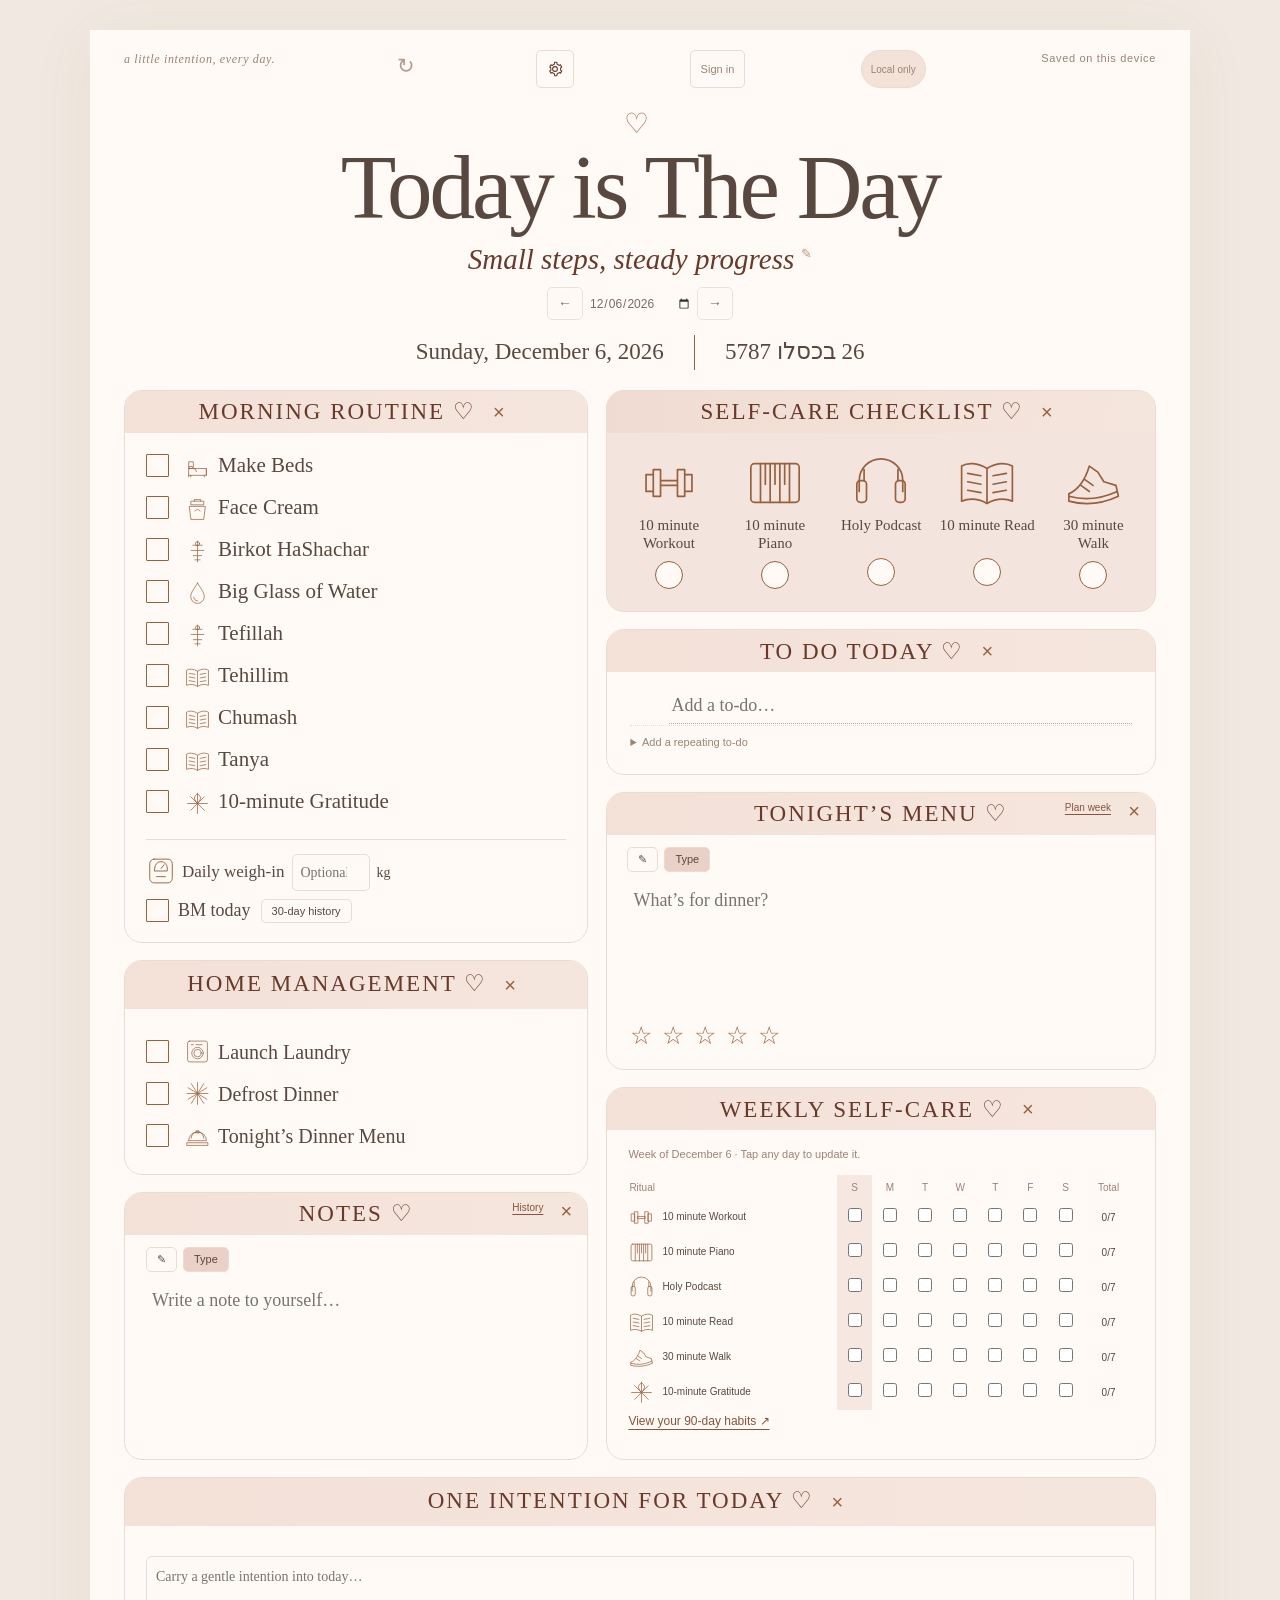
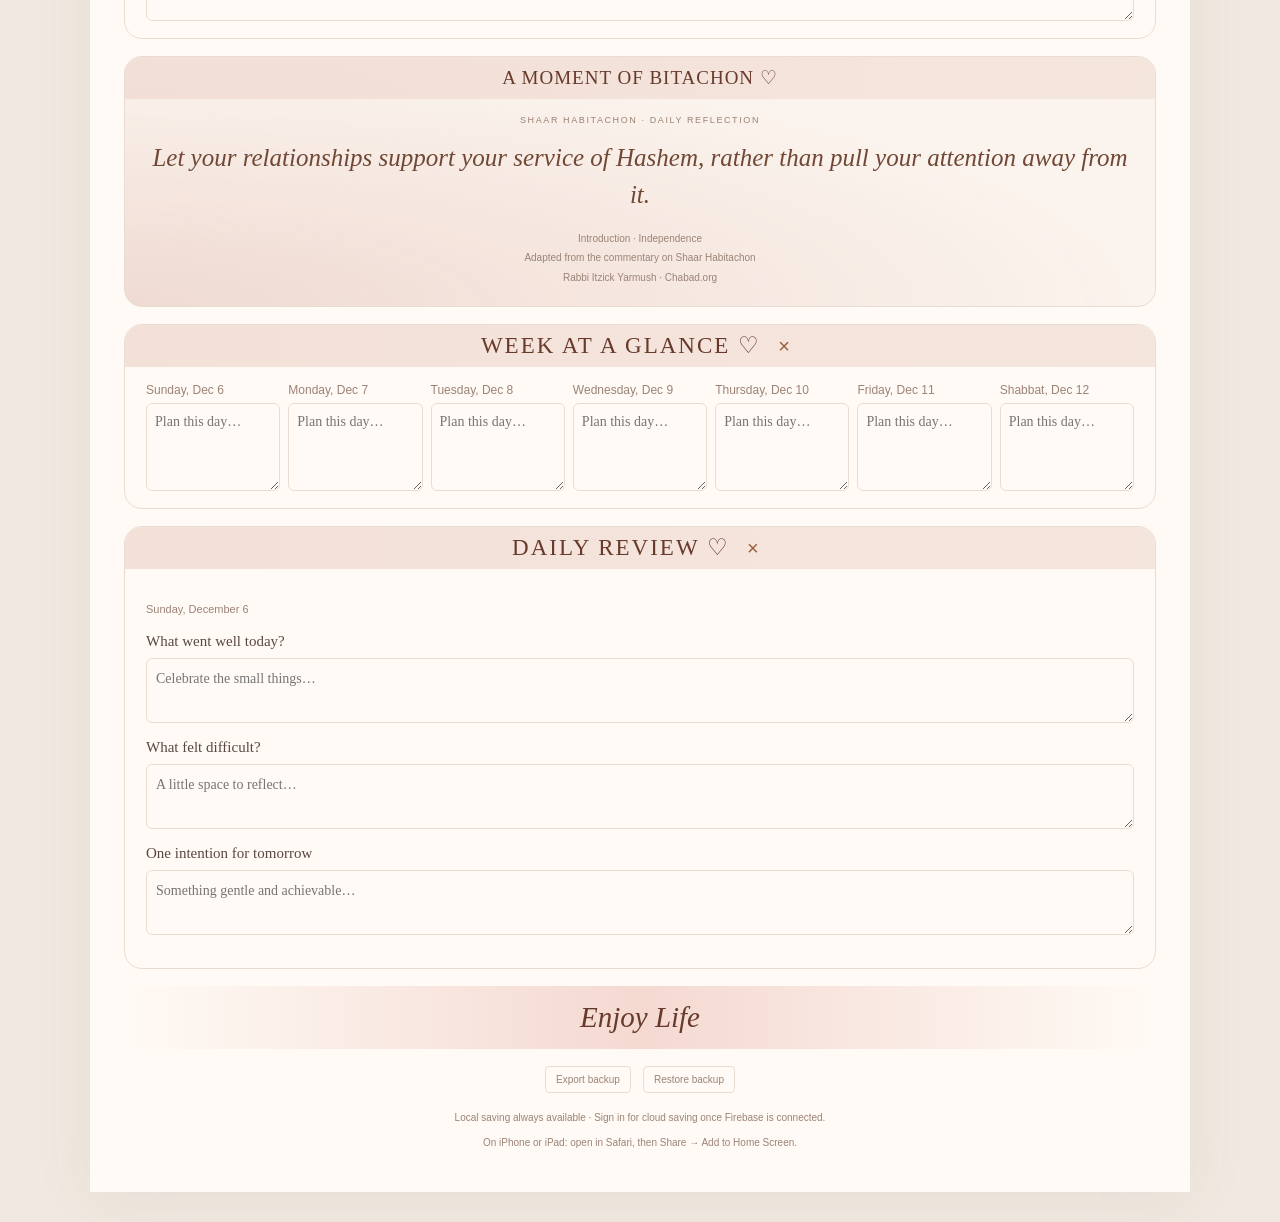
==== today-is-the-day/index.html @ 9d9352c0 "Carry unfinished to-dos forward and add note deletion" ====
<!doctype html><html lang="en"><head><meta charset="UTF-8"><meta name="viewport" content="width=device-width, initial-scale=1, viewport-fit=cover"><meta name="theme-color" content="#f5ede6"><meta name="apple-mobile-web-app-capable" content="yes"><link rel="manifest" href="manifest.webmanifest"><link rel="icon" href="icon.svg"><title>Today Is The Day — your daily planner</title><link rel="stylesheet" href="style.css?v=75"></head><body><div class="shell"><nav><span class="brand">a little intention, every day.</span><button id="plannerRefresh" class="planner-refresh" type="button" aria-label="Refresh planner" title="Refresh planner">↻</button><button id="accountOpen" type="button">Sign in</button><button id="cloudPill" type="button" aria-label="Open cloud saving status">Connecting…</button><span id="saveStatus" role="status">Saved on this device</span></nav><header><div class="eyebrow">♡</div><h1><button id="plannerTitleEdit" class="planner-heading-button" type="button" aria-label="Edit planner title"><span id="plannerTitleText">Today is The Day</span></button></h1><div class="intro"><button id="plannerSubtitleEdit" class="planner-subtitle-button" type="button" aria-label="Edit planner subtitle"><span id="plannerSubtitleText">Small steps, steady progress</span><span class="heading-pencil" aria-hidden="true">✎</span></button><div class="date-controls"><button id="prev" aria-label="Previous day">←</button><input id="date" type="date" aria-label="Planner date"><button id="next" aria-label="Next day">→</button></div></div><div class="calendar-line"><span id="longDate"></span><span id="hebrewDate" lang="he" dir="rtl"></span></div></header><main><div class="column"><section class="morning-section"><div class="section-head"><h2>Morning Routine ♡</h2><span>A SOFT START</span></div><div id="morning"></div></section><section class="home"><div class="section-head"><h2>Home Management ♡</h2></div><div id="home"></div></section><section class="notes-section"><div class="section-head"><h2>Notes ♡</h2><span>LET IT OUT</span></div><div class="writing lined"><canvas id="notes" aria-label="Handwritten notes"></canvas></div><div class="ink-tools" data-for="notes"></div></section><a class="daily-trust" aria-labelledby="trust-title" href="https://www.chabad.org/library/article_cdo/aid/5478268/jewish/Chapter-One-The-Definition-of-Trust.htm" target="_blank" rel="noopener noreferrer"><div class="section-head"><h2 id="trust-title">A Moment of Bitachon ♡</h2></div><p class="trust-kicker">SHAAR HABITACHON · DAILY REFLECTION</p><p id="dailyReflection" class="trust-words"></p><p class="trust-source"><span id="reflectionSource"></span><br><span>Adapted from the commentary on Shaar Habitachon<br>Rabbi Itzick Yarmush · Chabad.org</span></p></a></div><div class="column"><section class="care"><div class="section-head"><h2>Self-Care Checklist ♡</h2><span>THE ESSENTIALS</span></div><div id="care"></div><p class="small-note">You deserve the care you give to everyone else.</p></section><section class="todo-section"><div class="section-head"><h2>To Do Today ♡</h2><span>YOUR TO-DOS</span></div><div id="recurringTodos"></div><div id="todos" class="todo-typed-area"></div><details class="repeat-todo"><summary>Add a repeating to-do</summary><form id="addTodo"><input aria-label="Repeating to-do" placeholder="Task to repeat…" maxlength="160" required><select id="todoRepeat" aria-label="Repeat to-do"><option value="daily">Every day</option><option value="weekdays">Weekdays</option><option value="weekly">Every week</option></select><button aria-label="Add repeating to-do">＋</button></form></details></section><section class="menu"><div class="section-head"><h2><button id="menuWeeklyOpen" type="button">Tonight’s Menu ♡</button></h2><span><button id="menuHistoryOpen" class="menu-history-button" type="button">History</button></span></div><div class="writing"><canvas id="menu" aria-label="Handwritten dinner menu"></canvas></div><div class="ink-tools" data-for="menu"></div><div id="menuRating" role="group" aria-label="Rate tonight’s menu"></div></section><section class="weekly-section"><div class="section-head"><h2>Weekly Self-Care ♡</h2><span>PROGRESS, GENTLY</span></div><p class="hint" id="weekLabel"></p><div class="table-wrap"><table id="tracker"></table></div><p id="pattern" hidden></p><a class="history-link" href="habits.html">View your 90-day habits ↗</a></section><section class="weekly-review"><div class="section-head"><h2>A Gentle Weekly Review ♡</h2></div><p class="hint" id="reviewWeek"></p><label>What went well?<textarea id="reviewWell" rows="2" placeholder="Celebrate the small things…"></textarea></label><label>What felt difficult?<textarea id="reviewHard" rows="2" placeholder="A little space to reflect…"></textarea></label><label>One intention for next week<textarea id="reviewIntention" rows="2" placeholder="Something gentle and achievable…"></textarea></label></section></div></main><footer><span>Enjoy Life</span><div><button id="export">Export backup</button><label class="import">Restore backup<input type="file" id="import" accept="application/json"></label></div><p>Local saving always available · Sign in for cloud saving once Firebase is connected.</p><p id="installHint">On iPhone or iPad: open in Safari, then Share → Add to Home Screen.</p></footer></div><dialog id="menuHistoryDialog"><div class="account-heading"><h2>Your Menu Collection</h2><button id="menuHistoryClose" aria-label="Close menu history">×</button></div><p class="hint">Previous dinners and your ratings, newest first.</p><div id="menuHistoryList"></div></dialog><dialog id="accountDialog"><div class="account-heading"><h2>Planner sync</h2><button id="accountClose" aria-label="Close account panel">×</button></div><p id="cloudStatus" role="status">Cloud saving needs a Firebase connection.</p><div id="authFields"><button id="googleLogin" type="button">Continue with Google</button></div><div id="signedIn" hidden><p id="accountEmail"></p><div class="account-actions"><button id="syncNow">Sync now</button><button id="migrateLocal">Import this browser’s local planner</button><button id="logout">Sign out</button></div></div><div id="syncConflict" class="sync-conflict" hidden><div><p class="conflict-title">Both copies have changes.</p><p class="hint">Choose which one to keep. Export a backup first if you may need both.</p></div><div class="sync-choices"><div><button id="keepCloud">Use cloud version</button><span>Replace this device’s planner with the cloud copy.</span></div><div><button id="keepLocal">Keep device version</button><span>Save this device’s planner to your cloud account.</span></div></div></div></dialog><script src="firebase-config.js"></script><script src="app.js?v=75"></script><script src="personalized.js?v=75"></script><script src="settings.js?v=75"></script><script type="module" src="cloud.js?v=75"></script><script src="pull-refresh.js?v=75"></script></body></html>
---- today-is-the-day/style.css ----
:root{--paper:#fffaf5;--ink:#594840;--muted:#9c8376;--rose:#ead0c6;--line:#e9ddd2}*{box-sizing:border-box}body{margin:0;background:#f1e9e1;color:var(--ink);font:14px/1.5 -apple-system,BlinkMacSystemFont,'Segoe UI',sans-serif}.shell{max-width:1120px;margin:30px auto;padding:28px 54px;background:var(--paper);box-shadow:0 8px 60px #6a463212}nav{display:flex;justify-content:space-between;color:var(--muted);font-size:11px;letter-spacing:.06em}.brand{font-family:Georgia,serif;font-style:italic;font-size:15px}header{padding:42px 0 25px;border-bottom:1px solid var(--line)}.eyebrow{font-size:10px;letter-spacing:.24em}h1{font:64px/1.1 Georgia,serif;letter-spacing:-2.6px;margin:15px 0 20px}h1 em{font-weight:normal;color:#ac7768}h1 span{float:right;color:#ba8a78;font-size:62px}.intro{display:flex;justify-content:space-between;align-items:center;gap:12px}.intro p{color:var(--muted);font-size:12px}.date-controls{display:flex;align-items:center;gap:5px}button,input{font:inherit;color:inherit}button,.import{cursor:pointer}button{background:transparent;border:1px solid var(--line);border-radius:5px;padding:5px 10px}button:hover{background:var(--rose)}input[type=date]{border:0;background:transparent;font-size:12px}main{display:grid;grid-template-columns:1fr 1fr;gap:38px}.column{min-width:0}section{padding:24px 0 18px;border-bottom:1px solid var(--line)}.section-head{display:flex;align-items:center;justify-content:space-between;gap:8px;margin-bottom:14px}h2{font:23px Georgia,serif;margin:0;letter-spacing:-.4px}h2 i{font:10px -apple-system,sans-serif;color:#b2907f;margin-right:10px;font-style:normal}.section-head>span{font-size:8px;letter-spacing:.14em;color:var(--muted)}.check-row{display:flex;align-items:center;gap:11px;min-height:39px;border-bottom:1px solid #e9ddd266}.check-row input{accent-color:#ad7869;width:17px;height:17px;cursor:pointer}.check-row:has(input:checked) .task-text{text-decoration:line-through;color:var(--muted)}.task-text{flex:1}.delete{border:0;color:var(--muted);padding:2px 7px}.care{background:#f3e5dd;margin-top:24px;padding:20px 19px;border:0}.small-note{font:italic 14px Georgia,serif;color:#a07767;margin:17px 0 2px}.hint{font-size:11px;color:var(--muted);margin:4px 0 12px}.writing{height:125px;position:relative}.writing canvas{width:100%;height:100%;display:block;touch-action:none;cursor:crosshair}.lined{height:150px;background:repeating-linear-gradient(transparent 0,transparent 29px,var(--line) 30px)}.schedule-paper{height:320px;background:repeating-linear-gradient(transparent 0,transparent 39px,var(--line) 40px);padding-left:43px}.hours{position:absolute;left:0;top:0;font-size:9px;color:var(--muted);line-height:40px;pointer-events:none}.ink-tools{display:flex;align-items:center;gap:8px;margin-top:8px;font-size:10px;color:var(--muted)}.ink-tools button{font-size:10px;padding:3px 7px}.ink-tools button.active{background:var(--rose);color:var(--ink)}.ink-tools span{margin-left:auto}#addTodo{display:flex;margin-top:12px;gap:8px}#addTodo input{width:100%;background:transparent;border:0;border-bottom:1px solid var(--line);padding:8px;outline-color:var(--rose)}.menu{background:#f7efe5;padding:18px;margin-top:20px}.table-wrap{overflow-x:auto}table{width:100%;border-collapse:collapse;font-size:10px}th{font-weight:500;color:var(--muted);padding:5px 1px}th:first-child,td:first-child{text-align:left}td{text-align:center;padding:5px 1px}td input{accent-color:#ad7869;cursor:pointer;width:14px;height:14px;margin:0}.today{background:#f4e4dc}.pattern{font-size:11px;background:#f5ece5;padding:10px;margin-bottom:0}footer{text-align:center;margin-top:35px;color:var(--muted);font-size:10px}footer>span{letter-spacing:.2em}footer>div{display:flex;justify-content:center;gap:12px;margin:17px 0}footer button,.import{border:1px solid var(--line);padding:5px 10px;border-radius:4px}.import input{display:none}button:focus-visible,input:focus-visible,.import:focus-within{outline:2px solid #ac7768;outline-offset:3px}@media(max-width:700px){.shell{margin:0;padding:22px;box-shadow:none}header{padding-top:30px}h1{font-size:43px;letter-spacing:-1.8px}h1 span{font-size:38px}.intro{align-items:flex-start;flex-direction:column}main{grid-template-columns:1fr;gap:0}.section-head>span{font-size:8px}.care{margin-top:20px}nav{font-size:9px}.brand{font-size:12px}}@media(display-mode:standalone){body{padding-top:env(safe-area-inset-top);padding-bottom:env(safe-area-inset-bottom)}}
/* Reference-matched planner edition */
:root{--paper:#fcf7f1;--ink:#4c251b;--muted:#9d7763;--rose:#f1d9d0;--line:#dfc8b8}body{background:#eee4dc;font-family:Georgia,'Times New Roman',serif}.shell{position:relative;max-width:1100px;padding:20px 34px 32px;background:radial-gradient(ellipse at 10% 5%,#f3dbd155,transparent 35%),#fcf8f3;overflow:hidden}nav{position:relative;z-index:1;font-family:-apple-system,sans-serif}.brand{font-size:12px}header{position:relative;text-align:center;padding:22px 0 20px;border:0}header:before{content:'';position:absolute;left:-34px;top:-15px;width:145px;height:220px;background-image:url(reference.jpeg);background-size:820px 1230px;background-position:0 0;opacity:.8;pointer-events:none;mask-image:linear-gradient(to right,black 70%,transparent)}.eyebrow{font-size:28px;color:#b77568;line-height:1}h1{font-size:clamp(45px,7.6vw,91px);font-weight:normal;letter-spacing:-3px;margin:0 0 5px;position:relative}.intro{justify-content:center;flex-direction:column;gap:3px}.intro p{font:italic 29px 'Snell Roundhand','Apple Chancery',cursive;color:#673a2b;margin:0 0 8px}.date-controls{font-family:-apple-system,sans-serif;opacity:.8}.calendar-line{display:flex;align-items:center;justify-content:center;gap:30px;margin-top:15px;font-size:23px}.calendar-line>span+span{border-left:1px solid #8f6b58;padding-left:30px}main{grid-template-columns:45% 1fr;gap:18px}section{position:relative;border:1px solid var(--line);border-radius:18px;margin:0 0 17px;padding:54px 21px 17px;background:#fffaf544;overflow:hidden}.section-head{position:absolute;left:0;right:0;top:0;height:42px;justify-content:center;background:linear-gradient(95deg,#efd8cebb,#f5e6dd);margin:0;padding:8px 12px}.section-head>span{display:none}h2{font-size:23px;text-transform:uppercase;letter-spacing:2px;text-align:center}.check-row{min-height:42px;border:0;font-size:21px}.check-row input{appearance:none;flex-shrink:0;width:23px;height:23px;border:1.5px solid #9b6746;border-radius:1px;background:#fffaf5;margin:0 5px 0 0;position:relative}.check-row input:checked{background:#b5836d}.check-row input:checked:after{content:'✓';position:absolute;inset:-5px 2px;color:white;font:25px Georgia}.care{margin:0 0 17px;padding:58px 12px 17px;border:1px solid var(--line);background:#f2e4da55}.care #care{display:grid;grid-template-columns:repeat(5,1fr);gap:5px}.care .check-row{flex-direction:column-reverse;justify-content:flex-end;gap:12px;text-align:center;font-size:16px;line-height:1.4}.care .task-text:before{content:'◇';display:block;font-size:40px;line-height:1.5;color:#98603e;text-decoration:none}.care .check-row:nth-child(1) .task-text:before{content:'⚒'}.care .check-row:nth-child(2) .task-text:before{content:'♬'}.care .check-row:nth-child(3) .task-text:before{content:'♧'}.care .check-row:nth-child(4) .task-text:before{content:'▤'}.care .check-row:nth-child(5) .task-text:before{content:'♧'}.care input{border-radius:50%;width:29px;height:29px}.small-note,.schedule>.hint{display:none}.schedule-paper{height:560px;padding-left:155px;background:repeating-linear-gradient(transparent 0,transparent 38px,#c6b4a3 39px,transparent 40px)}.hours{font-size:17px;line-height:40px;width:155px;background:#fcf8f3}.hours span{display:block}.schedule:after{content:'';position:absolute;bottom:44px;right:0;width:160px;height:190px;background:url(reference.jpeg);background-size:768px 1152px;background-position:-195px -705px;pointer-events:none;mask-image:radial-gradient(ellipse at 60% 65%,black 35%,transparent 72%)}.ink-tools{position:relative;z-index:1;font-family:-apple-system,sans-serif;flex-wrap:wrap}.ink-tools span{font-size:8px}.todo-section{padding:56px 23px 18px}.todo-section .check-row{border-bottom:1px dotted #bcaa9a;min-height:40px;font-size:18px}.blank-todo{height:40px;line-height:40px;font-size:31px;color:#98603e;position:relative}.blank-todo:after{content:'';position:absolute;left:39px;right:0;bottom:12px;border-bottom:1px dotted #bcaa9a}.menu{margin:0 0 17px;padding:54px 20px 15px}.home .check-row{font-size:20px}.home:after{content:'⌂ ♡';position:absolute;right:18px;top:55px;font-size:31px;color:#a16d4c;pointer-events:none}.home .check-row:first-child{padding-right:60px}.lined{height:160px}.pattern,.hint,table{font-family:-apple-system,sans-serif}table{font-size:10px}td:first-child{max-width:95px}footer{margin-top:12px}footer>span{display:block;background:linear-gradient(90deg,transparent,#efc9c0aa,transparent);padding:15px;font:italic 29px 'Snell Roundhand','Apple Chancery',cursive;letter-spacing:0;color:#673a2b}footer p,footer>div{font-family:-apple-system,sans-serif}.check-row:has(input:checked) .task-text{color:#9c7f6e}.todo-section #addTodo{font-family:-apple-system,sans-serif}@media(max-width:700px){.shell{padding:17px 17px 28px}main{grid-template-columns:1fr;gap:0}header:before{opacity:.35;width:100px;left:-17px}h1{font-size:47px;letter-spacing:-2px}.intro p{font-size:23px}.calendar-line{font-size:16px;gap:12px;flex-wrap:wrap}.calendar-line>span+span{padding-left:12px}h2{font-size:20px;letter-spacing:1.3px}.care .check-row{font-size:13px}.care .task-text:before{font-size:31px}.schedule-paper{height:560px;padding-left:120px}.hours{width:120px;font-size:14px}.check-row{font-size:20px}.section-head{height:42px}.care{margin-top:0}footer>span{font-size:23px}}

.care .task-text:before{display:none!important}.habit-icon{display:block;height:55px;margin-bottom:7px;color:#98603e}.habit-icon svg{width:48px;height:48px}@media(max-width:700px){.habit-icon{height:45px}.habit-icon svg{width:38px;height:38px}}
.schedule-paper canvas{position:absolute;inset:0;width:100%;height:100%;z-index:1}.hours{pointer-events:none}.schedule:after{opacity:.55}

.daily-trust{background:radial-gradient(ellipse at bottom left,#ecd4c760,transparent 70%),#fbf3ed;padding:62px 28px 24px;text-align:center;min-height:290px}.daily-trust h2{font-size:19px;letter-spacing:1px}.trust-kicker{font:9px -apple-system,sans-serif;letter-spacing:1.6px;color:var(--muted);margin:0 0 22px}.trust-words{font:italic 25px/1.5 Georgia,serif;margin:12px 0 22px;color:#704835}.trust-source{font:11px/1.8 -apple-system,sans-serif;color:#997a68}.trust-source span{font-size:10px}.daily-trust a{font:11px -apple-system,sans-serif;color:#87553d;text-underline-offset:4px}.trust-cycle{font:9px -apple-system,sans-serif;color:var(--muted);margin-top:19px}

.daily-trust{display:block;position:relative;border:1px solid var(--line);border-radius:18px;margin:0 0 17px;padding:58px 26px 18px;min-height:0;overflow:hidden;color:inherit;text-decoration:none;cursor:pointer}.daily-trust:hover{border-color:#ae7c64;background-color:#f7e9df}.daily-trust:focus-visible{outline:2px solid #ac7768;outline-offset:4px}.daily-trust .trust-kicker{margin-bottom:14px}.daily-trust .trust-words{margin:8px 0 15px}.daily-trust .trust-source{margin-bottom:0}
.home:after{content:none}.home .check-row:first-child{padding-right:0}

.writing-switch{display:flex;gap:6px;margin:0 0 10px;font:11px -apple-system,sans-serif}.writing-switch button.active{background:var(--rose)}.typed-writing{width:100%;height:100%;resize:none;border:0;background:transparent;color:var(--ink);font:18px/30px Georgia,serif;padding:3px 6px;outline-color:#ac7768}.typed-writing[hidden],.ink-tools[hidden]{display:none}

dialog{width:min(510px,calc(100% - 32px));background:var(--paper);color:var(--ink);border:1px solid var(--line);border-radius:16px;padding:26px}dialog::backdrop{background:#4c251b55}.account-heading{display:flex;gap:15px;align-items:center;justify-content:space-between}.account-heading h2{font-size:22px;text-transform:none;letter-spacing:0}dialog label{display:block;margin:12px 0}dialog label input{display:block;width:100%;padding:10px;border:1px solid var(--line);background:white;border-radius:5px}.account-actions{display:flex;gap:8px;flex-wrap:wrap}#cloudStatus{font:13px/1.6 -apple-system,sans-serif}[hidden]{display:none!important}#accountOpen{font:11px -apple-system,sans-serif}nav{flex-wrap:wrap;gap:8px}

@media(max-width:700px){main{display:flex;flex-direction:column;gap:0}main>.column{display:contents}.morning-section{order:1}.care{order:2}.todo-section{order:3}.home{order:4}.menu{order:5}.daily-trust{order:6}.notes-section{order:7}.weekly-section{order:8}}

.intro{align-items:center}.intro p{width:100%;text-align:center}.schedule-paper{background:repeating-linear-gradient(transparent 0,transparent 29px,#c6b4a3 30px,transparent 31px,transparent 40px)}.hours{top:0}.hours span{height:40px;line-height:30px}.heading-arrow{font-size:13px}#menuHistoryOpen{border:0;padding:0;font:inherit;letter-spacing:inherit;text-transform:inherit;border-radius:0}.history-link{display:inline-block;font:12px -apple-system,sans-serif;color:#87553d;text-underline-offset:4px;margin:4px 0 14px}#menuRating{display:flex;gap:4px;align-items:center;margin:0 0 8px}#menuRating button{border:0;font-size:25px;padding:0 3px;color:#a36d4c}#menuRating .clear-rating{font:10px -apple-system,sans-serif;margin-left:auto}.menu-entry{border-bottom:1px solid var(--line);padding:14px 0}.menu-entry h3{font:16px Georgia,serif}.menu-entry-text{white-space:pre-wrap}.menu-entry img{width:100%;height:auto;background:#fffaf5}.history-rating{color:#a36d4c}#menuHistoryDialog{max-height:85vh}.habit-dashboard{padding:24px;margin:10px 0 20px}.habit-dashboard>h2{font-size:30px;text-transform:none;letter-spacing:0;text-align:left}#habitSummary{display:grid;grid-template-columns:repeat(3,minmax(0,1fr));gap:12px;margin:20px 0}.habit-summary-card{padding:14px;background:#f3e2d7;border-radius:10px}.habit-summary-card h3{font:17px Georgia,serif;margin:0 0 8px}.habit-summary-card p{font:11px/1.7 -apple-system,sans-serif;margin:0}.heatmap-scroll{overflow-x:auto}.heatmap-row{margin:18px 0}.heatmap-row h3{font:16px Georgia,serif}.habit-squares{display:grid;grid-template-columns:repeat(30,20px);gap:6px;width:max-content}.habit-squares input{appearance:none;width:20px;height:20px;margin:0;background:#f3e7dd;border:1px solid #d3b5a2;border-radius:4px;cursor:pointer}.habit-squares input:checked{background:#aa7860;border-color:#87553d}.habit-squares input:focus-visible{outline:2px solid #69402e;outline-offset:2px}@media(max-width:700px){.intro{align-items:center}.habit-dashboard{padding:18px}#habitSummary{grid-template-columns:repeat(2,minmax(0,1fr))}.habit-squares{grid-template-columns:repeat(15,16px);gap:4px}.habit-squares input{width:16px;height:20px}.heatmap-scroll{padding-bottom:5px}}

.weigh-in{display:flex;align-items:center;gap:8px;flex-wrap:wrap;margin-top:16px;padding-top:14px;border-top:1px solid var(--line)}.weigh-in label{font:17px Georgia,serif;flex:1;min-width:110px}.weigh-in input{width:88px;min-width:0;background:#fffaf5;border:1px solid var(--line);border-radius:5px;padding:7px;font-size:14px}.weigh-in select{padding:7px 4px;background:#fffaf5;border:1px solid var(--line);color:var(--ink);border-radius:5px}.weigh-in button{font:10px -apple-system,sans-serif;padding:6px}

.weigh-in .scale-button{padding:0;border:0;flex:0 0 36px;color:#98603e}.scale-button svg{width:36px;height:36px}.weigh-in label{min-width:85px}#weightHistoryDialog{max-height:85vh}#weightGraph svg{width:100%;height:auto;display:block}.weight-history-row{padding:9px 0;border-bottom:1px solid var(--line);font-size:14px}#weightTrend{font-size:16px;line-height:1.5}

.schedule-paper .hours{top:0;padding-right:12px}.schedule-paper .hours span{position:relative;display:block;height:40px;line-height:40px;text-align:center}.schedule-paper .hours span:before,.schedule-paper .hours span:after{content:'';position:absolute;bottom:9px;width:37%;border-bottom:1px solid #c6b4a3}.schedule-paper .hours span:before{left:0}.schedule-paper .hours span:after{right:0}

#cloudPill{font:10px -apple-system,sans-serif;border-radius:20px;padding:5px 9px;background:#f3e2d7}#addTodo{flex-wrap:wrap}#addTodo input{flex:1;min-width:140px}#todoRepeat{font:11px -apple-system,sans-serif;background:var(--paper);border:1px solid var(--line);border-radius:5px;padding:5px;color:var(--ink)}.weekly-review{padding-top:60px}.weekly-review label{display:block;font:15px Georgia,serif;margin:16px 0}.weekly-review textarea{display:block;resize:vertical;min-height:65px;width:100%;margin-top:8px;padding:9px;border:1px solid var(--line);border-radius:6px;background:#fffaf5;color:var(--ink);font:14px/1.5 Georgia,serif}.reuse-menu{display:flex;gap:8px;margin-top:12px;flex-wrap:wrap}.reuse-menu input{max-width:100%;padding:5px;border:1px solid var(--line);border-radius:5px;background:var(--paper)}@media(max-width:700px){.weekly-review{order:10}}

.todo-edit-row input.todo-line{appearance:none;flex:1;min-width:0;width:auto;height:auto;margin:0;background:transparent;border:0;border-bottom:1px dotted #bcaa9a;border-radius:0;padding:4px 2px;outline-color:var(--rose);font:inherit;color:var(--ink)}.todo-edit-row:has(input[type=checkbox]:checked) .todo-line{text-decoration:line-through;color:var(--muted)}.todo-writing{height:560px}.repeat-todo{margin-top:10px;font:11px -apple-system,sans-serif;color:var(--muted)}.repeat-todo summary{cursor:pointer}.repeat-todo[open]{padding-top:4px}.todo-section #todos[hidden],.todo-writing[hidden]{display:none!important}
.todo-edit-row input.todo-line{appearance:none;flex:1;min-width:0;width:auto;height:auto;margin:0;background:transparent;border:0;border-bottom:1px dotted #bcaa9a;border-radius:0;padding:4px 2px;outline-color:var(--rose);font:inherit;color:var(--ink)}.todo-edit-row:has(input[type=checkbox]:checked) .todo-line{text-decoration:line-through;color:var(--muted)}.todo-writing{height:560px}.repeat-todo{margin-top:10px;font:11px -apple-system,sans-serif;color:var(--muted)}.repeat-todo summary{cursor:pointer}.repeat-todo[open]{padding-top:4px}.todo-section #todos[hidden],.todo-writing[hidden]{display:none!important}#menuRating{margin:10px 0 0!important}
@media(min-width:701px){.home,.weekly-review{padding-top:70px!important}.home>.section-head,.weekly-review>.section-head{height:48px;padding:12px 14px;align-items:center}.home>.section-head h2,.weekly-review>.section-head h2{line-height:1.25}}

.todo-edit-row input.todo-line{appearance:none;flex:1;min-width:0;width:auto;height:auto;margin:0;background:transparent;border:0;border-bottom:1px dotted #bcaa9a;border-radius:0;padding:4px 2px;outline-color:var(--rose);font:inherit;color:var(--ink)}.todo-edit-row:has(input[type=checkbox]:checked) .todo-line{text-decoration:line-through;color:var(--muted)}.todo-writing{height:560px}.repeat-todo{margin-top:10px;font:11px -apple-system,sans-serif;color:var(--muted)}.repeat-todo summary{cursor:pointer}.repeat-todo[open]{padding-top:4px}.todo-section #todos[hidden],.todo-writing[hidden]{display:none!important}#menuRating{margin:10px 0 0!important}
@media(min-width:701px){.home,.weekly-review{padding-top:70px!important}.home>.section-head,.weekly-review>.section-head{height:48px;padding:12px 14px;align-items:center}.home>.section-head h2,.weekly-review>.section-head h2{line-height:1.25}}

.writing canvas{-webkit-user-select:none;user-select:none;-webkit-touch-callout:none;-webkit-tap-highlight-color:transparent}.ink-tools{-webkit-user-select:none;user-select:none;-webkit-touch-callout:none}.typed-writing::selection{background:#ead0c6;color:var(--ink)}

.todo-move{border:0;padding:2px 6px;min-width:30px;color:var(--muted);font:16px -apple-system,sans-serif}.todo-move:disabled{opacity:.25;cursor:default}.todo-new-row .todo-line{font-style:italic}.todo-new-row input[type=checkbox]{visibility:hidden}

.schedule,.schedule-paper,.schedule-typed,.todo-writing{display:none!important}
/* Editable lists and the expanded planning panels */
.heading-edit{border:0;padding:0;background:transparent;font:inherit;letter-spacing:inherit;text-transform:inherit;color:inherit;border-radius:0}.heading-edit:hover{background:transparent;color:#a36d4c;text-decoration:underline;text-decoration-color:#d5a99b;text-underline-offset:5px}.routine-icon{display:inline-block;flex:0 0 25px;width:25px;height:25px;color:#98603e;vertical-align:middle;margin-right:8px}.custom-care-row .task-text{display:flex;flex-direction:column-reverse;align-items:center;gap:5px;text-decoration:none!important}.custom-care-row .routine-icon{width:42px;height:42px;margin:0}.care .task-text:before{content:none!important}.home .task-text{display:flex;align-items:center}.home .routine-icon{width:27px;height:27px}.routine-editor-row,.edit-routine-row{display:grid;grid-template-columns:30px minmax(80px,1fr) minmax(115px,1fr) 34px 34px 34px;align-items:center;gap:6px;padding:7px 0;border-bottom:1px solid var(--line)}.edit-routine-row input,.edit-routine-row select{min-width:0;width:100%;padding:7px;background:#fffaf5;border:1px solid var(--line);border-radius:5px;color:var(--ink);font-size:13px}.edit-routine-row button{padding:5px}.account-heading{display:flex;align-items:center;justify-content:space-between;gap:10px}.account-heading h2{font-size:20px}.account-heading button{font-size:20px}.bm-row{display:flex;align-items:center;gap:10px;padding:8px 0 2px;font-size:13px}.bm-row label{display:flex;align-items:center;gap:7px}.bm-row input{accent-color:#ad7869;width:18px;height:18px}.bm-row button{font:11px -apple-system,sans-serif}.bm-dots{display:grid;grid-template-columns:repeat(10,1fr);gap:7px;margin:12px 0}.bm-dots span{aspect-ratio:1;border:1px solid #d3b5a2;border-radius:50%;background:#fffaf5}.bm-dots span.done{background:#aa7860}.week-glance,.daily-review{width:100%;padding-top:58px}.week-glance>h2,.daily-review>h2{text-align:center}.week-glance #glanceGrid{display:grid;grid-template-columns:repeat(7,minmax(0,1fr));gap:8px}.glance-day{display:flex;flex-direction:column;gap:6px;font:12px -apple-system,sans-serif;color:var(--muted)}.glance-day textarea{width:100%;min-height:88px;padding:8px;background:#fffaf5;border:1px solid var(--line);border-radius:6px;resize:vertical;color:var(--ink);font:14px/1.4 Georgia,serif}.daily-review label{display:block;font:15px Georgia,serif;margin:16px 0}.daily-review textarea{display:block;resize:vertical;min-height:65px;width:100%;margin-top:8px;padding:9px;border:1px solid var(--line);border-radius:6px;background:#fffaf5;color:var(--ink);font:14px/1.5 Georgia,serif}.menu-plan-row{display:grid;grid-template-columns:110px 1fr;align-items:center;gap:10px;margin:8px 0;font:15px Georgia,serif}.menu-plan-row input{width:100%;padding:8px;border:1px solid var(--line);border-radius:5px;background:#fffaf5;color:var(--ink)}#routineEditor,#weeklyMenuDialog,#notesHistory,#bmHistory{width:min(680px,calc(100% - 24px));max-height:85vh;overflow:auto;border:1px solid var(--line);border-radius:14px;background:var(--paper);color:var(--ink);padding:20px}dialog::backdrop{background:#3b241b66}#routineSave,#saveWeeklyMenu{margin:12px 8px 0 0;background:#f1d9d0}.week-glance .section-head,.daily-review .section-head{position:relative;background:transparent;border:0;margin:0;padding:0;height:auto}.week-glance .section-head h2,.daily-review .section-head h2{font-size:23px;text-transform:uppercase;letter-spacing:2px}
@media(max-width:700px){.week-glance #glanceGrid{grid-template-columns:repeat(2,minmax(0,1fr))}.glance-day:last-child{grid-column:span 2}.edit-routine-row{grid-template-columns:26px minmax(75px,1fr) minmax(90px,1fr) 30px 30px 30px;gap:4px}.edit-routine-row input,.edit-routine-row select{font-size:11px;padding:6px 3px}.custom-care-row .routine-icon{width:34px;height:34px}.custom-care-row .task-text{font-size:12px}.menu-plan-row{grid-template-columns:85px 1fr;font-size:13px}.daily-review{order:10}}
/* Visual icon chooser: show the actual line drawing beside every option. */
.edit-routine-row{grid-template-columns:minmax(95px,1fr) minmax(150px,1.35fr) 34px 34px 34px}.icon-choice{position:relative;min-width:0;font:11px -apple-system,sans-serif}.icon-choice>summary{display:flex;align-items:center;gap:5px;list-style:none;cursor:pointer;min-height:38px;padding:3px 6px;border:1px solid var(--line);border-radius:5px;background:#fffaf5;color:var(--ink)}.icon-choice>summary::-webkit-details-marker{display:none}.icon-choice>summary:after{content:'⌄';margin-left:auto;color:var(--muted)}.icon-choice[open]>summary:after{content:'⌃'}.icon-choice .routine-icon{width:27px;height:27px;flex:0 0 27px;margin:0}.icon-choice>summary span{overflow:hidden;text-overflow:ellipsis;white-space:nowrap}.icon-grid{display:grid;grid-template-columns:repeat(5,minmax(62px,1fr));gap:5px;max-height:260px;overflow:auto;padding:8px;margin-top:4px;border:1px solid var(--line);border-radius:8px;background:var(--paper);box-shadow:0 8px 25px #6a463222}.icon-option{display:flex;flex-direction:column;align-items:center;justify-content:center;gap:3px;min-height:62px;padding:4px 2px;border:1px solid transparent;font:9px/1.15 -apple-system,sans-serif;text-align:center}.icon-option:hover,.icon-option:focus-visible{border-color:#c89482;background:#f5e5de}.icon-option .routine-icon{width:30px;height:30px;margin:0}.icon-option span{max-width:100%;overflow-wrap:anywhere}.icon-choice[open] .icon-grid{position:absolute;z-index:15;left:0;right:auto;width:min(370px,75vw)}
@media(max-width:700px){.edit-routine-row{grid-template-columns:minmax(80px,1fr) minmax(120px,1.3fr) 30px 30px 30px}.icon-grid{grid-template-columns:repeat(4,minmax(58px,1fr))}.icon-choice[open] .icon-grid{width:min(330px,82vw)}}
/* Give self-care icons the larger, stacked treatment from the original checklist. */
.care .check-row.custom-care-row{flex-direction:column;align-items:center;justify-content:flex-start;gap:7px;min-height:130px}.care .custom-care-row .task-text{order:1;display:flex;flex-direction:column;align-items:center;gap:3px;text-align:center;font-size:15px;line-height:1.2}.care .custom-care-row .routine-icon{width:54px;height:54px;flex:0 0 54px;margin:0}.care .custom-care-row input[type=checkbox]{order:2;margin:2px 0 0;width:27px;height:27px}.care .custom-care-row input[type=checkbox]:checked:after{font-size:27px;inset:-3px 1px}.care #care{align-items:start;gap:7px}
@media(max-width:700px){.care .check-row.custom-care-row{min-height:118px;gap:5px}.care .custom-care-row .routine-icon{width:48px;height:48px;flex-basis:48px}.care .custom-care-row .task-text{font-size:12px;line-height:1.25}.care .custom-care-row input[type=checkbox]{width:25px;height:25px}}
/* Self-care: restore the larger icon-above-label arrangement. */
.care .check-row.custom-care-row{display:flex;flex-direction:column;align-items:center;justify-content:flex-start;gap:6px;min-height:142px;padding:5px 2px}.care .custom-care-row .task-text{order:1;display:flex;flex-direction:column;align-items:center;gap:4px;text-align:center;font-size:15px;line-height:1.25;text-decoration:none!important}.care .custom-care-row .routine-icon{width:58px;height:58px;flex:0 0 58px;margin:0}.care .custom-care-row input[type=checkbox]{order:2;margin:2px 0 0;width:28px;height:28px}.care #care{align-items:start;gap:7px}
@media(max-width:700px){.care .check-row.custom-care-row{min-height:132px;gap:5px}.care .custom-care-row .routine-icon{width:52px;height:52px;flex-basis:52px}.care .custom-care-row .task-text{font-size:13px;line-height:1.25}.care .custom-care-row input[type=checkbox]{width:26px;height:26px}}
/* Match the BM control to the planner checkbox and keep the weight entry compact. */
.bm-row label{display:flex;align-items:center;gap:9px;font:18px Georgia,serif}.bm-row input[type=checkbox]{appearance:none;flex:0 0 23px;width:23px;height:23px;border:1.5px solid #9b6746;border-radius:1px;background:#fffaf5;margin:0;position:relative;cursor:pointer}.bm-row input[type=checkbox]:checked{background:#b5836d}.bm-row input[type=checkbox]:checked:after{content:'✓';position:absolute;inset:-5px 2px;color:white;font:25px Georgia}.bm-row input[type=checkbox]:focus-visible{outline:2px solid #ac7768;outline-offset:3px}.weigh-in{justify-content:flex-start;gap:6px}.weigh-in label{flex:0 0 auto;min-width:0!important;margin-right:2px}.weigh-in input{width:78px;flex:0 0 78px}.weigh-in .scale-button{flex:0 0 30px;width:30px}.weigh-in .scale-button svg{width:30px;height:30px}
@media(max-width:700px){.weigh-in{gap:5px}.weigh-in label{font-size:15px}.weigh-in input{width:72px;flex-basis:72px}}
.week-glance>.section-head{position:absolute;left:0;right:0;top:0;height:42px;justify-content:center;margin:0;padding:8px 12px;background:linear-gradient(95deg,#efd8cebb,#f5e6dd);border-radius:17px 17px 0 0}.week-glance>.section-head h2{line-height:1.25}
.daily-review>.section-head{position:absolute;left:0;right:0;top:0;height:42px;justify-content:center;margin:0;padding:8px 12px;background:linear-gradient(95deg,#efd8cebb,#f5e6dd);border-radius:17px 17px 0 0}.daily-review>.section-head h2{line-height:1.25}
.daily-review #weekRecap{margin:8px 0 22px;padding:14px 16px;border:1px solid var(--line);border-radius:9px;background:#fbf2ec}.review-day{padding:9px 0;border-bottom:1px solid #dfc8b888}.review-day:last-child{border-bottom:0}.review-day summary{cursor:pointer;color:#87553d;font:600 14px -apple-system,sans-serif}.review-day p{margin:8px 0 0;font:13px/1.5 -apple-system,sans-serif}.review-day p strong{color:#673a2b}.review-ink-preview{display:block;max-width:min(100%,480px);max-height:240px;object-fit:contain;object-position:left center;margin-top:6px;border:1px solid var(--line);border-radius:5px;background:#fffaf5}

@media(min-width:701px){main{align-items:stretch}.column{display:flex;flex-direction:column}.column>.todo-section{flex:1 0 auto}}

.sync-conflict{margin-top:16px;padding-top:14px;border-top:1px solid var(--line)}.sync-conflict p{margin:0 0 5px}.sync-conflict .conflict-title{font:600 14px -apple-system,sans-serif}.sync-choices{display:grid;gap:10px;margin-top:12px}.sync-choices>div{display:grid;grid-template-columns:max-content 1fr;align-items:center;gap:10px}.sync-choices button{background:#f4e2d9}.sync-choices span{font:12px/1.4 -apple-system,sans-serif;color:var(--muted)}#accountDialog #cloudStatus{margin:14px 0}#accountDialog #signedIn>p{font:13px -apple-system,sans-serif;color:var(--muted)}#accountDialog #signedIn .account-actions{margin-top:12px}#accountDialog .hint{margin:7px 0}
@media(max-width:520px){.sync-choices>div{grid-template-columns:1fr;gap:4px}.sync-choices span{padding-left:2px}}
.routine-link{display:flex;align-items:center;gap:8px;color:inherit;text-decoration:none;cursor:pointer}.routine-link>span{text-decoration:underline;text-decoration-color:#d5a99b;text-underline-offset:3px;text-decoration-thickness:1px}.routine-link:hover>span{text-decoration-color:#a86e5e;text-decoration-thickness:2px}.custom-care-row .routine-link{flex-direction:column;gap:4px}.routine-link-editor{grid-column:1/-1;min-width:0;font:11px -apple-system,sans-serif}.routine-link-editor>summary{cursor:pointer;color:var(--muted);padding:3px 1px}.routine-link-editor>input{display:block;margin:4px 0 2px;font:12px -apple-system,sans-serif}

@media(min-width:701px){.column>.notes-section{flex:1 0 auto;display:flex;flex-direction:column}.notes-section>.writing.lined{flex:1 0 160px;min-height:160px}}

.pull-refresh-indicator{position:fixed;z-index:1000;top:calc(env(safe-area-inset-top,0px) + 8px);left:50%;transform:translate(-50%,-90px);padding:8px 14px;border:1px solid var(--line);border-radius:24px;background:#fcf7f1ee;color:#87553d;font:12px -apple-system,sans-serif;box-shadow:0 3px 14px #4c251b18;opacity:0;pointer-events:none;transition:transform .16s ease,opacity .16s ease}.pull-refresh-indicator.pulling{transform:translate(-50%,calc(var(--pull-distance) - 90px));opacity:1}.pull-refresh-indicator.ready{background:#f1d9d0}.pull-refresh-indicator.refreshing{transform:translate(-50%,8px);opacity:1}

.todo-delete{border:0;padding:2px 7px;min-width:28px;color:#9d7763;font:19px/1 -apple-system,sans-serif}.todo-delete:hover{background:#f1d9d0;color:#6f392d}

.planner-heading-button,.planner-subtitle-button{appearance:none;border:0;border-radius:0;background:transparent;padding:0;color:inherit;cursor:pointer}.planner-heading-button{font:inherit;letter-spacing:inherit;line-height:inherit}.planner-heading-button span{float:none;color:inherit;font-size:inherit}h1 .planner-heading-button .heading-pencil{font:13px -apple-system,sans-serif;color:#ba8a78}.planner-subtitle-button{font:italic 29px 'Snell Roundhand','Apple Chancery',cursive;color:#673a2b;margin:0 0 8px}.heading-pencil{font:13px -apple-system,sans-serif;color:#ba8a78;vertical-align:super;margin-left:7px;opacity:.65}.planner-heading-button:hover,.planner-subtitle-button:hover{text-decoration:underline;text-decoration-color:#d5a99b;text-underline-offset:6px}.planner-heading-button:focus-visible,.planner-subtitle-button:focus-visible{outline:2px solid #ac7768;outline-offset:5px}.planner-heading-dialog form{margin-top:14px}.planner-heading-dialog label{display:block;margin:12px 0}.planner-heading-dialog input{display:block;width:100%;margin-top:5px;padding:10px;border:1px solid var(--line);border-radius:5px;background:#fffaf5;color:var(--ink)}.planner-heading-dialog .account-actions{margin-top:16px}@media(max-width:700px){.planner-subtitle-button{font-size:23px}}

.user-hidden-section{display:none!important}.remove-section-button{flex:0 0 auto;border:0;background:transparent;color:#a07767;font:20px/1 -apple-system,sans-serif;padding:3px 8px;min-width:30px}.remove-section-button:hover{background:#f1d9d0;color:#6f392d}.restore-section-button{display:block;margin:8px 0;width:100%;text-align:left;background:#fffaf5}.restore-section-button:hover{background:#f1d9d0}#restoreSectionsOpen{white-space:nowrap}

/* Settings, optional planner sections, and personalized appearances */
.settings-gear{font-size:18px;line-height:1;padding:7px 9px;color:var(--ink)}.settings-dialog{width:min(760px,calc(100% - 28px));max-height:90vh;overflow:auto}.settings-content{display:grid;gap:12px;margin-top:12px}.settings-content>section{padding:14px 0;border-top:1px solid var(--line)}.settings-content h3{font:20px Georgia,serif;margin:0 0 8px}.settings-content h4{margin:12px 0 7px}.settings-content label{display:block;margin:9px 0}.settings-content select,.section-title-field input{display:block;width:100%;padding:9px;border:1px solid var(--line);border-radius:6px;background:var(--paper);color:var(--ink)}.section-title-field{display:grid!important;grid-template-columns:minmax(120px,1fr) minmax(160px,2fr);align-items:center;gap:10px}.section-library{display:grid;grid-template-columns:repeat(2,minmax(0,1fr));gap:8px}.section-template{display:flex;align-items:center;justify-content:space-between;gap:8px;padding:8px 10px;border:1px solid var(--line);border-radius:8px;background:var(--paper)}.custom-planner-section{margin:12px 0;padding:18px;border:1px solid var(--line);border-radius:14px;background:var(--paper)}.custom-section-prompt{display:block}.custom-section-prompt textarea{display:block;width:100%;min-height:90px;margin-top:6px;padding:10px;border:1px solid var(--line);border-radius:8px;background:var(--paper);color:var(--ink);font:inherit}.user-hidden-section{display:none!important}

body[data-palette] .shell{background:var(--paper);color:var(--ink)}body[data-palette] section{border-color:var(--line)}body[data-palette] .care{background:var(--care-bg)}body[data-palette] .menu{background:var(--menu-bg)}body[data-palette] button:hover,body[data-palette] .section-head{background-color:var(--rose)}body[data-palette] input,body[data-palette] textarea{border-color:var(--line);color:var(--ink)}
body[data-theme=garden] .brand:before{content:'❧  '}body[data-theme=girlboss] .brand:before{content:'☕  '}body[data-theme=girlboss] .brand:after{content:'  💻  💄'}body[data-theme=seaside] .brand:before{content:'≈  '}body[data-theme=celestial] .brand:before{content:'✦  '}body[data-theme=dojo] .brand:before{content:'◉  '}body[data-theme=girlboss] h1,body[data-theme=girlboss] h2{font-family:'Palatino Linotype',Georgia,serif}body[data-theme=seaside] header{background-image:linear-gradient(180deg,transparent 87%,var(--rose) 100%)}body[data-theme=celestial] .eyebrow{color:#86729a}body[data-theme=dojo] header{background-image:radial-gradient(circle at 94% 18%,#bb674433 0 48px,transparent 49px)}body[data-theme=dojo] h2{letter-spacing:.06em}body[data-theme=garden] .custom-planner-section{border-style:dashed}
body[dir=rtl] .shell{direction:rtl}body[dir=rtl] .section-title-field{direction:rtl}body[dir=rtl] .settings-content{text-align:right}body[dir=rtl] input,body[dir=rtl] textarea{direction:rtl;text-align:right}
@media(max-width:600px){.section-library{grid-template-columns:1fr}.section-title-field{grid-template-columns:1fr;gap:3px}settings-dialog{padding:18px}}

/* Section headings open their title editor; existing section actions stay beside the heading. */
.section-title-rename{appearance:none;border:0;background:transparent;color:inherit;padding:0;font:inherit;letter-spacing:inherit;text-transform:inherit;cursor:text}.section-title-rename:hover{background:transparent;text-decoration:underline;text-decoration-color:var(--muted);text-underline-offset:5px}.section-head:has(.section-title-action)>.remove-section-button{position:absolute;right:6px;top:5px}.section-title-action{position:absolute;right:38px;top:6px;border:0;padding:3px 6px;background:transparent;color:var(--muted);font:10px -apple-system,sans-serif;text-decoration:underline;text-underline-offset:3px}.section-title-action:hover{background:var(--rose)}.rename-section-dialog{width:min(420px,calc(100% - 28px));max-height:90vh}.rename-section-dialog label{display:block;margin:14px 0}.rename-section-dialog input{display:block;width:100%;padding:10px;border:1px solid var(--line);border-radius:6px;background:var(--paper);color:var(--ink);margin-top:6px}
.theme-storyboards{display:grid;grid-template-columns:repeat(2,minmax(0,1fr));gap:10px}.theme-storyboard{display:block;padding:7px;text-align:left;border-radius:10px;background:var(--paper)}.theme-storyboard[aria-pressed=true]{outline:2px solid #a36d4c}.theme-preview{--preview-paper:#fffaf5;--preview-panel:#f4dfd8;--preview-ink:#594840;--preview-muted:#9c8376;display:flex;flex-direction:column;min-height:138px;padding:8px;border:1px solid color-mix(in srgb,var(--preview-muted),transparent 60%);border-radius:8px;background:var(--preview-paper);color:var(--preview-ink);font:10px/1.35 Georgia,serif}.theme-preview-top{align-self:center;color:var(--preview-muted);font-size:13px}.theme-preview strong{display:block;text-align:center;font:20px/1.1 Georgia,serif;margin:2px 0}.theme-preview-subtitle{text-align:center;color:var(--preview-muted);font:italic 10px Georgia,serif;margin:1px 0 7px}.theme-preview-section{display:block;background:var(--preview-panel);padding:4px 6px;font:700 9px/1.2 -apple-system,sans-serif;letter-spacing:.07em;text-transform:uppercase}.theme-preview-lines{display:grid;gap:4px;padding:6px 4px}.theme-preview-lines i{font-style:normal;border-bottom:1px solid color-mix(in srgb,var(--preview-muted),transparent 65%);padding-bottom:2px}.theme-name{display:block;text-align:center;margin-top:5px;font:12px -apple-system,sans-serif}.theme-preview[data-palette=girlboss]{--preview-paper:#fffaf6;--preview-panel:#efd3cb;--preview-ink:#59433b;--preview-muted:#94766d}.theme-preview[data-palette=sage]{--preview-paper:#fafaf4;--preview-panel:#dce6d8;--preview-ink:#3e4d42;--preview-muted:#768675}.theme-preview[data-palette=sky]{--preview-paper:#fbfaf7;--preview-panel:#d8e5ed;--preview-ink:#3c4c58;--preview-muted:#758b98}.theme-preview[data-palette=lavender]{--preview-paper:#fbf9fc;--preview-panel:#e5dced;--preview-ink:#51445f;--preview-muted:#887b96}.theme-preview[data-theme=garden]{background-image:radial-gradient(ellipse at 0 0,#d9e5d766,transparent 55%)}.theme-preview[data-theme=garden] strong{font-style:italic}.theme-preview[data-theme=girlboss]{border-radius:12px;background-image:radial-gradient(circle at 96% 7%,#ead0c688 0 24px,transparent 25px),linear-gradient(135deg,#fffaf5,#f8ece5)}.theme-preview[data-theme=girlboss] strong{font-family:'Palatino Linotype',Georgia,serif}.theme-preview[data-theme=girlboss] .theme-preview-top:after{content:' ☕  💻  💄'}.theme-preview[data-theme=seaside]{background-image:linear-gradient(180deg,#d8e7ec66 0 34%,transparent 34%)}.theme-preview[data-theme=celestial]{background-image:radial-gradient(circle at 90% 8%,#9884ad66 0 20px,transparent 21px)}.theme-preview[data-theme=dojo]{border-radius:3px;border-top:4px solid var(--preview-muted)}.theme-preview[data-theme=dojo] strong{letter-spacing:.05em;text-transform:uppercase}
body[data-theme=garden] .section-head{background:linear-gradient(100deg,#d9e5d7,#edf1e9)}body[data-theme=girlboss] .section-head{background:linear-gradient(90deg,#f0dcd5,#f8eee7)}body[data-theme=seaside] .section-head{background:linear-gradient(100deg,#d8e7ec,#eaf2f3)}body[data-theme=celestial] .section-head{background:linear-gradient(100deg,#e7def0,#f1ebf4)}body[data-theme=dojo] .section-head{background:linear-gradient(100deg,#e7d6c8,#f1e6db);border-bottom:2px solid #99745d}body[data-theme=dojo] section{border-radius:8px}body[data-theme=girlboss] section{border-radius:12px}
@media(max-width:520px){.theme-storyboards{grid-template-columns:1fr}.theme-preview{min-height:125px}.section-title-action{font-size:9px;right:35px;top:7px}.section-head:not(:has(.section-title-action))>.remove-section-button{right:6px;top:5px}}

/* Apply the selected theme to the whole planner, including shared cards and controls. */
body[data-theme]{background:var(--page-bg)!important;color:var(--ink)}
body[data-theme] .shell{background:var(--shell-bg)!important;box-shadow:0 8px 60px var(--shadow)}
body[data-theme] section,body[data-theme] .daily-trust{border-color:var(--line)}
body[data-theme] section{background-color:var(--paper)}
body[data-theme] .section-head{background:var(--header-bg)!important;color:var(--accent-dark)}
body[data-theme] .care{background:var(--care-bg)}body[data-theme] .menu{background:var(--menu-bg)}
body[data-theme] .daily-trust{background:radial-gradient(ellipse at bottom left,color-mix(in srgb,var(--rose),transparent 30%),transparent 70%),var(--trust-bg);color:var(--ink)}
body[data-theme] .daily-trust:hover{border-color:var(--accent);background-color:var(--care-bg)}
body[data-theme] .daily-trust .trust-words{color:var(--trust-text)}body[data-theme] .trust-kicker,body[data-theme] .trust-source{color:var(--muted)}
body[data-theme] .daily-trust a,body[data-theme] .history-link,body[data-theme] .section-title-action{color:var(--link)}
body[data-theme] footer{color:var(--muted)}body[data-theme] footer>span{background:var(--footer-bg);color:var(--footer-text)}
body[data-theme] .routine-icon,body[data-theme] .habit-icon,body[data-theme] .care .task-text:before,body[data-theme] .scale-button{color:var(--accent)}
body[data-theme] .routine-icon svg,body[data-theme] .habit-icon svg,body[data-theme] .scale-button svg{stroke:currentColor}
body[data-theme] .check-row input,body[data-theme] td input,body[data-theme] .bm-row input,body[data-theme] .care input{accent-color:var(--check)}
body[data-theme] .check-row input[type=checkbox],body[data-theme] .bm-row input[type=checkbox]{border-color:var(--accent);background:var(--input-bg)}
body[data-theme] .check-row input[type=checkbox]:checked,body[data-theme] .bm-row input[type=checkbox]:checked{background:var(--check)}
body[data-theme] .check-row:has(input:checked) .task-text{color:var(--muted)}
body[data-theme] input,body[data-theme] textarea,body[data-theme] select{border-color:var(--line);color:var(--ink)}
body[data-theme] input:not([type=checkbox]):not([type=date]),body[data-theme] textarea,body[data-theme] select{background-color:var(--input-bg)}
body[data-theme] .writing.lined{background-image:repeating-linear-gradient(transparent 0,transparent 29px,var(--line) 30px)}
body[data-theme] .check-row,body[data-theme] .todo-section .check-row{border-bottom-color:var(--line)}
body[data-theme] .today,body[data-theme] .pattern,body[data-theme] .weekly-pattern,body[data-theme] .week-glance-day{background-color:color-mix(in srgb,var(--rose),transparent 55%)}
body[data-theme] button:not(.planner-heading-button):not(.planner-subtitle-button):hover,body[data-theme] .icon-option:hover,body[data-theme] .icon-option:focus-visible{background:var(--hover-bg);border-color:var(--accent)}
body[data-theme] button:focus-visible,body[data-theme] input:focus-visible,body[data-theme] textarea:focus-visible,body[data-theme] .import:focus-within{outline-color:var(--focus)}
body[data-theme] .planner-subtitle-button,body[data-theme] h1 em{color:var(--accent-dark)}
body[data-theme] .heading-pencil{color:var(--accent);text-decoration-color:var(--accent)}
body[data-theme] .planner-heading-button:hover,body[data-theme] .planner-subtitle-button:hover{ text-decoration-color:var(--accent)}
body[data-theme] .calendar-line>span+span{border-color:var(--accent)}
body[data-theme] .settings-gear{display:grid;place-items:center;width:38px;height:38px;padding:8px;color:var(--accent-dark);border-color:var(--line)}
body[data-theme] .settings-gear svg{display:block;width:18px;height:18px;fill:none;stroke:currentColor;stroke-width:1.45;stroke-linecap:round;stroke-linejoin:round}
body[data-theme] .section-title-rename:hover{text-decoration-color:var(--accent)}
body[data-theme] .todo-delete,body[data-theme] .remove-section-button{color:var(--accent)}
body[data-theme] .todo-delete:hover,body[data-theme] .remove-section-button:hover{background:var(--hover-bg);color:var(--accent-dark)}
body[data-theme] .theme-storyboard[aria-pressed=true]{outline-color:var(--accent)}
body[data-theme]:not([data-theme=flower]) header:before{display:none}
body[data-theme] #routineEditor .routine-title-field{display:block;margin:10px 0 6px;font:14px -apple-system,sans-serif;color:var(--muted)}
body[data-theme] #routineEditor .routine-title-field input{display:block;width:100%;margin-top:5px;padding:9px 10px;border:1px solid var(--line);border-radius:6px;background:var(--input-bg);color:var(--ink);font:16px Georgia,serif}
body[data-theme] .section-title-rename{cursor:pointer}
body[data-theme] #plannerTitleEdit .heading-pencil{display:none!important}


/* Dojo Calm: a soft washi planner in a quiet, sunlit dojo. */
body[data-theme=dojo]{
 background-color:var(--page-bg)!important;
 background-image:linear-gradient(#eee8dfb3,#e8e1d7b3),url('dojo-room.jpg')!important;
 background-size:cover!important;background-position:center top!important;background-attachment:fixed!important;
}
body[data-theme=dojo] .shell{
 background-color:var(--shell-bg)!important;
 background-image:linear-gradient(180deg,#f8f3e9f7,#f8f3e9f3),repeating-linear-gradient(90deg,transparent 0 89px,#746f6808 90px 91px)!important;
 box-shadow:0 12px 48px #3d30251f;border:1px solid #cfc2b2;
}
body[data-theme=dojo] header{
 position:relative;isolation:isolate;overflow:hidden;text-align:center;
 min-height:300px;padding:28px 12px 23px;margin:0 -4px 18px;
 border:1px solid #d7c6b4;border-radius:18px;
 background-color:#f8f3e9;
 background-image:linear-gradient(90deg,#f8f3e9f5 0%,#f8f3e9df 35%,#f8f3e9a8 64%,#f8f3e98a 100%),url('dojo-room.jpg');
 background-size:cover;background-position:center 53%;
 box-shadow:inset 0 0 30px #fffaf180,0 5px 16px #3d302508;
}
body[data-theme=dojo] header:before{content:none!important;display:none!important}
body[data-theme=dojo] header:after{content:none!important;display:none!important}
body[data-theme=dojo] header>*{position:relative;z-index:1}
body[data-theme=dojo] .eyebrow{display:none}
body[data-theme=dojo] .brand:before{content:'';display:inline-block;width:9px;height:9px;margin-right:8px;border-radius:50%;background:var(--accent);vertical-align:1px;box-shadow:0 0 0 4px color-mix(in srgb,var(--accent),transparent 88%)}
body[data-theme=dojo] h1{margin:10px 0 7px;font-weight:500;letter-spacing:-2px;color:#292b2d;text-shadow:0 1px 0 #fff8}
body[data-theme=dojo] .planner-subtitle-button{color:#6e4738}
body[data-theme=dojo] .calendar-line{color:#383735}
body[data-theme=dojo] .calendar-line>span+span{border-color:var(--accent)}
body[data-theme=dojo] main{gap:24px}
body[data-theme=dojo] section,body[data-theme=dojo] .daily-trust{
 border:1px solid #d9cbbd;border-radius:16px;
 box-shadow:0 5px 18px #3d30250b;
 background-color:var(--paper);
 background-image:linear-gradient(145deg,#fffdf8a8,transparent 54%);
}
body[data-theme=dojo] section{padding-bottom:20px}
body[data-theme=dojo] .section-head,body[data-theme=dojo] .week-glance>.section-head,body[data-theme=dojo] .daily-review>.section-head{
 background:linear-gradient(100deg,#ead9cd,#f3e9df)!important;
 border:0!important;border-bottom:1px solid #d9cbbd!important;
 box-shadow:inset 0 1px #fff9;
}
body[data-theme=dojo] .section-head:before{content:'';position:absolute;left:14px;top:50%;width:16px;height:2px;border-radius:2px;background:var(--accent);opacity:.55}
body[data-theme=dojo] h2{color:#49352e;letter-spacing:.035em}
body[data-theme=dojo] .care{background-color:var(--care-bg);padding-bottom:18px}
body[data-theme=dojo] .care #care{gap:8px}
body[data-theme=dojo] .care .check-row{border:1px solid #ddd0c1;border-radius:10px;background:#faf6ed;padding:10px 6px 8px;min-height:124px;box-shadow:0 2px 8px #44362a09}
body[data-theme=dojo] .care .task-text{color:#3a3733}
body[data-theme=dojo] .care .routine-icon,body[data-theme=dojo] .routine-icon,body[data-theme=dojo] .habit-icon{color:var(--accent)}
body[data-theme=dojo] .check-row{border-bottom-color:#e1d6ca}
body[data-theme=dojo] .check-row input[type=checkbox],body[data-theme=dojo] .bm-row input[type=checkbox]{border-color:var(--accent);background:#fffaf3}
body[data-theme=dojo] .check-row input[type=checkbox]:checked,body[data-theme=dojo] .bm-row input[type=checkbox]:checked{background:var(--check)}
body[data-theme=dojo] .todo-section .check-row{padding:5px 2px;border-bottom:1px solid #e2d8cc}
body[data-theme=dojo] .todo-section .todo-line{border-bottom-color:#b9aa9a}
body[data-theme=dojo] .menu,body[data-theme=dojo] .weekly-section{background-color:var(--menu-bg)}
body[data-theme=dojo] .week-glance textarea,body[data-theme=dojo] .daily-review textarea,body[data-theme=dojo] .weekly-review textarea,body[data-theme=dojo] .menu-plan-row input{
 background:#fffaf2;border-color:#d8c9b9;box-shadow:inset 0 1px 3px #44362a08;
}
body[data-theme=dojo] .today,body[data-theme=dojo] .week-glance-day{background-color:#ead9cd}
body[data-theme=dojo] .writing.lined{background-image:repeating-linear-gradient(transparent 0,transparent 29px,#d9cbbd 30px)}
body[data-theme=dojo] button,body[data-theme=dojo] .import{border-color:#d6c5b5;border-radius:8px;box-shadow:0 1px 2px #44362a08}
body[data-theme=dojo] button:hover,body[data-theme=dojo] .icon-option:hover,body[data-theme=dojo] .icon-option:focus-visible{background:#f0e2d5;border-color:var(--accent)}
body[data-theme=dojo] .history-link,body[data-theme=dojo] .section-title-action,body[data-theme=dojo] a:not(.daily-trust){color:var(--link);text-decoration-color:#b65a4380;text-underline-offset:4px}
body[data-theme=dojo] .daily-trust{background:radial-gradient(ellipse at bottom left,color-mix(in srgb,var(--rose),transparent 38%),transparent 72%),var(--trust-bg)}
body[data-theme=dojo] .daily-trust .trust-words{color:var(--trust-text)}
body[data-theme=dojo] footer>span{display:block;padding:14px;background:var(--footer-bg);color:var(--footer-text);font:italic 28px 'Snell Roundhand','Apple Chancery',cursive;letter-spacing:0}
body[data-theme=dojo] footer{color:var(--muted)}
body[data-theme=dojo] .theme-preview[data-theme=dojo]{--preview-paper:#f8f3e9;--preview-panel:#ead9cd;--preview-ink:#282b2d;--preview-muted:#a95640;min-height:138px;background-image:linear-gradient(90deg,#f8f3e9ec 0%,#f8f3e9b0 48%,#f8f3e960),url('dojo-room.jpg');background-size:cover;background-position:center;border-radius:10px;border-top:0}
body[data-theme=dojo] .theme-preview[data-theme=dojo] strong{text-transform:none;letter-spacing:0}
@media(max-width:700px){
 body[data-theme=dojo]{background-attachment:scroll!important}
 body[data-theme=dojo] .shell{border:0}
 body[data-theme=dojo] header{min-height:268px;margin:0 -2px 14px;padding:28px 8px 18px;background-position:59% center}
 body[data-theme=dojo] main{gap:0}
 body[data-theme=dojo] .care .check-row{min-height:105px}
 body[data-theme=dojo] .section-head:before{left:9px;width:11px}
}

/* Bring Dojo Calm closer to its sunlit room inspiration. */
body[data-theme=dojo]{
 background-image:linear-gradient(#e9e3d86e,#e9e3d89c),url('dojo-room.jpg')!important;
 background-position:center top!important;
}
body[data-theme=dojo] .shell{
 max-width:1280px;
 padding:28px 42px 36px;
 background-image:linear-gradient(180deg,#f8f3e9e8,#f8f3e9eb),repeating-linear-gradient(90deg,transparent 0 89px,#746f6808 90px 91px)!important;
}
body[data-theme=dojo] header{
 min-height:310px;
 margin-bottom:24px;
 background-image:linear-gradient(90deg,#f8f3e9ed 0%,#f8f3e9d0 30%,#f8f3e99e 58%,#f8f3e970 100%),url('dojo-room.jpg');
 background-position:center 57%;
 box-shadow:inset 0 0 34px #fffaf180,0 7px 20px #3d30250d;
}
body[data-theme=dojo] h1{color:#302d2a;text-shadow:0 1px 0 #fff9,0 2px 12px #f8f3e9a8}
body[data-theme=dojo] .planner-subtitle-button{text-shadow:0 1px 0 #fff9}
body[data-theme=dojo] section,body[data-theme=dojo] .daily-trust{
 background-color:#f8f3e9ed;
 background-image:linear-gradient(145deg,#fffdf9c7,transparent 58%),repeating-linear-gradient(0deg,transparent 0 5px,#7e6b5505 6px 7px);
 border-color:#cdbca9;
 box-shadow:0 7px 22px #3d302510,inset 0 1px #fff;
}
body[data-theme=dojo] .section-head,body[data-theme=dojo] .week-glance>.section-head,body[data-theme=dojo] .daily-review>.section-head{
 background:linear-gradient(100deg,#e5d3c4,#f2e7dc)!important;
 border-bottom-color:#cdbca9!important;
}
body[data-theme=dojo] .section-head:before{width:20px;height:3px;opacity:.7}
body[data-theme=dojo] .care{background-color:#eee7da;background-image:linear-gradient(130deg,#f7f1e6,#e9e1d4)!important}
body[data-theme=dojo] .care .check-row{background:#fbf8f0;border-color:#d2c3b1;box-shadow:0 3px 10px #44362a0c}
body[data-theme=dojo] .menu{background-color:#f8f3e9!important}
body[data-theme=dojo] .menu .writing,
body[data-theme=dojo] .notes-section .writing{
 border:1px solid #d7c8b7;border-radius:10px;background-color:#fffaf2;box-shadow:inset 0 1px 5px #44362a0a;
}
body[data-theme=dojo] .menu .typed-writing,
body[data-theme=dojo] .notes-section .typed-writing{background:transparent!important}
body[data-theme=dojo] .todo-section .check-row{background:linear-gradient(90deg,#fffaf260,transparent);border-bottom-color:#d6c7b7}
body[data-theme=dojo] .todo-section #addTodo input{border-bottom-color:#a99a89}
body[data-theme=dojo] footer>span{border-top:1px solid #d2c2b0;border-bottom:1px solid #d2c2b0;background:linear-gradient(90deg,transparent,#e9ded1c9,transparent)}
@media(max-width:700px){
 body[data-theme=dojo] .shell{padding:17px 17px 28px}
 body[data-theme=dojo] header{min-height:270px;margin:0 -2px 14px;padding:27px 8px 18px;background-position:58% center}
 body[data-theme=dojo] section,body[data-theme=dojo] .daily-trust{background-color:#f8f3e9f2}
}

/* Dojo dashboard composition follows the Japanese room and paper-card reference. */
body[data-theme=dojo]{min-height:100vh;background:#d8c9b8 url('dojo-room.jpg') center top/cover fixed!important;color:#282b2d}
body[data-theme=dojo] .shell{width:min(100%,1660px);max-width:none;min-height:100vh;margin:0 auto;padding:18px 24px 30px;display:grid;grid-template-columns:150px repeat(3,minmax(0,1fr));grid-template-rows:auto auto auto auto auto auto;align-content:start;gap:12px;background:#f8f3e9d9!important;box-shadow:0 0 46px #49372c2b}
body[data-theme=dojo] nav{grid-column:2/5;grid-row:1;min-height:42px;display:flex;align-items:center;gap:12px;padding:0 8px;color:#62564d}
body[data-theme=dojo] nav .brand{margin-right:auto;color:#765442;font-size:14px}
body[data-theme=dojo] nav #saveStatus{margin-left:auto}
body[data-theme=dojo] #dojoSidebar{grid-column:1;grid-row:1/8;position:sticky;top:14px;z-index:3;min-height:660px;padding:14px 8px;border:1px solid #b6a18c80;border-radius:16px;background:linear-gradient(180deg,#f8f3e9eb,#eee6d9eb);box-shadow:0 5px 20px #49372c16;display:flex;flex-direction:column;justify-content:space-between}
body[data-theme=dojo] .dojo-nav-links{display:grid;gap:6px}
body[data-theme=dojo] .dojo-sidebar a,body[data-theme=dojo] .dojo-nav-settings{display:flex;align-items:center;gap:10px;min-height:42px;padding:8px 9px;border:0;border-radius:9px;background:transparent;color:#383532;text-decoration:none;font:14px Georgia,serif;letter-spacing:0}
body[data-theme=dojo] .dojo-sidebar a:hover,body[data-theme=dojo] .dojo-sidebar a.active{background:#efd8ca;color:#963f2b}
body[data-theme=dojo] .dojo-sidebar svg{width:21px;height:21px;flex:none;fill:none;stroke:currentColor;stroke-width:1.65;stroke-linecap:round;stroke-linejoin:round}
body[data-theme=dojo] .dojo-calligraphy{margin:auto 0 0;padding:22px 5px 0;color:#51483f;writing-mode:vertical-rl;font:20px/1.7 Georgia,serif;letter-spacing:.24em}
body[data-theme=dojo] main,body[data-theme=dojo] main>.column{display:contents}
body[data-theme=dojo] header{grid-column:2/4;grid-row:2;min-height:168px;margin:0;padding:6px 12px 10px;border:0;background:transparent;box-shadow:none;display:flex;flex-direction:column;align-items:center;justify-content:center;text-align:center}
body[data-theme=dojo] header .eyebrow{font-size:0;line-height:1;height:34px}
body[data-theme=dojo] header .eyebrow:before{content:'';display:block;width:44px;height:42px;margin:auto;background:radial-gradient(circle at 50% 48%,#b64e35 0 11px,transparent 12px),linear-gradient(#b64e35,#b64e35) center 32px/3px 9px no-repeat}
body[data-theme=dojo] h1{font:500 clamp(40px,4.2vw,67px)/1.03 Georgia,serif;letter-spacing:-2px;margin:0 0 3px;color:#17191a}
body[data-theme=dojo] .planner-heading-button{color:inherit}
body[data-theme=dojo] .intro{display:flex;flex-direction:column;gap:5px;align-items:center}
body[data-theme=dojo] .planner-subtitle-button{color:#574b43;font:14px/1.4 Georgia,serif;letter-spacing:.2em}
body[data-theme=dojo] .heading-pencil{display:none}
body[data-theme=dojo] .date-controls{gap:4px}
body[data-theme=dojo] .date-controls button{padding:4px 9px;border-radius:7px;background:#f7f0e7d9}
body[data-theme=dojo] .calendar-line{display:flex;justify-content:center;gap:18px;margin:7px 0 0;font:16px Georgia,serif}
body[data-theme=dojo] .calendar-line>span+span{border-color:#b64e35}
body[data-theme=dojo] .daily-trust{grid-column:4;grid-row:2;align-self:stretch;min-height:150px;margin:0;padding:13px;border:1px solid #bca68d;border-radius:14px;text-align:center;text-decoration:none;display:flex;flex-direction:column;justify-content:center;background:linear-gradient(145deg,#f9f4e9ed,#e9dfd0e8)!important;box-shadow:0 5px 16px #49372c14}
body[data-theme=dojo] .daily-trust .section-head{order:0;justify-content:center;margin:0 0 6px;padding:0;border:0;background:none!important}
body[data-theme=dojo] .daily-trust h2{font:16px Georgia,serif;letter-spacing:0}
body[data-theme=dojo] .daily-trust .trust-kicker{font-size:8px;letter-spacing:.15em;color:#8b573f;margin:0 0 5px}
body[data-theme=dojo] .daily-trust .trust-words{font:italic 16px/1.4 Georgia,serif;color:#4a4139;margin:0}
body[data-theme=dojo] .daily-trust .trust-source{font-size:9px;margin:6px 0 0;color:#806d5b}
body[data-theme=dojo] section,body[data-theme=dojo] .custom-planner-section{min-width:0;margin:0;padding:0 12px 13px;overflow:hidden;border:1px solid #d7c8b5;border-radius:15px!important;background:#fbf8f0ef!important;box-shadow:0 5px 16px #46372a14,inset 0 1px #fff9}
body[data-theme=dojo] .section-head{position:relative;min-height:51px;margin:0 -12px 9px;padding:8px 12px;border:0!important;border-radius:14px 14px 0 0;background:linear-gradient(90deg,#f1e5d7,#f8f2e8)!important;display:flex;justify-content:center}
body[data-theme=dojo] .section-head:before{display:none}
body[data-theme=dojo] h2{display:flex;align-items:center;justify-content:center;gap:9px;color:#17191a;font:600 18px/1.2 Georgia,serif;letter-spacing:0!important;text-transform:none}
body[data-theme=dojo] .section-title-rename{color:inherit}
body[data-theme=dojo] .dojo-section-icon{width:25px;height:25px;flex:none;fill:none;stroke:#a74932;stroke-width:1.7;stroke-linecap:round;stroke-linejoin:round}
body[data-theme=dojo] .section-title-action,body[data-theme=dojo] .remove-section-button{color:#9d4b36}
body[data-theme=dojo] .morning-section{grid-column:2;grid-row:3}
body[data-theme=dojo] .care{grid-column:3;grid-row:3;margin:0;padding-bottom:13px;background:#fbf8f0ef!important}
body[data-theme=dojo] .todo-section{grid-column:4;grid-row:3}
body[data-theme=dojo] .menu{grid-column:2;grid-row:4;margin:0;background:#fbf8f0ef!important}
body[data-theme=dojo] #weekGlance{grid-column:3;grid-row:4}
body[data-theme=dojo] #dailyReview{grid-column:4;grid-row:4}
body[data-theme=dojo] .home{grid-column:2;grid-row:5}
body[data-theme=dojo] .notes-section{grid-column:3;grid-row:5}
body[data-theme=dojo] .weekly-section{grid-column:4;grid-row:5;background:#fbf8f0ef!important}
body[data-theme=dojo] .weekly-review:not(#dailyReview){grid-column:2/5;grid-row:6}
body[data-theme=dojo] .check-row{min-height:37px;padding:3px 4px;border-bottom:1px solid #d7c8b54f;background:transparent}
body[data-theme=dojo] .check-row input[type=checkbox]{accent-color:#b64e35}
body[data-theme=dojo] .care #care{gap:0}
body[data-theme=dojo] .care .check-row{min-height:35px;border:0;border-bottom:1px solid #d7c8b54f;border-radius:0;background:transparent;box-shadow:none}
body[data-theme=dojo] .care .small-note{display:none}
body[data-theme=dojo] .todo-section .check-row{background:transparent;border-bottom:1px solid #d7c8b54f}
body[data-theme=dojo] .menu .writing,body[data-theme=dojo] .notes-section .writing{border:0;background:repeating-linear-gradient(transparent 0,transparent 37px,#d7c8b56e 38px);box-shadow:none}
body[data-theme=dojo] .writing canvas{background:transparent}
body[data-theme=dojo] input,body[data-theme=dojo] textarea,body[data-theme=dojo] .menu-plan-row input{background:#fffdf8;color:#383532;border-color:#dfd2c2;border-radius:8px}
body[data-theme=dojo] #glanceGrid{display:grid;gap:0}
body[data-theme=dojo] .glance-day{display:grid;grid-template-columns:42px 1fr;align-items:center;gap:6px;padding:5px 3px;border-bottom:1px solid #d7c8b54f}
body[data-theme=dojo] .glance-day>span{color:#a74932;font-size:11px}
body[data-theme=dojo] .glance-day textarea{min-height:31px;height:31px;padding:4px 6px;border:0;background:transparent;font:11px Georgia,serif;resize:vertical}
body[data-theme=dojo] .weekly-section table{font-size:10px}
body[data-theme=dojo] footer{grid-column:2/5;grid-row:7;margin-top:2px;padding:8px 12px;text-align:center;color:#62584d}
body[data-theme=dojo] footer>span{padding:8px;border:0;background:none;font:italic 19px Georgia,serif;color:#59483d}
@media(max-width:1050px){
 body[data-theme=dojo] .shell{grid-template-columns:128px repeat(2,minmax(0,1fr));gap:10px;padding:12px}
 body[data-theme=dojo] nav{grid-column:2/4}
 body[data-theme=dojo] header{grid-column:2/4;grid-row:2}
 body[data-theme=dojo] .daily-trust{grid-column:2/4;grid-row:3;min-height:100px}
 body[data-theme=dojo] .morning-section{grid-column:2;grid-row:4}
 body[data-theme=dojo] .care{grid-column:3;grid-row:4}
 body[data-theme=dojo] .todo-section{grid-column:2;grid-row:5}
 body[data-theme=dojo] .menu{grid-column:3;grid-row:5}
 body[data-theme=dojo] #weekGlance{grid-column:2;grid-row:6}
 body[data-theme=dojo] #dailyReview{grid-column:3;grid-row:6}
 body[data-theme=dojo] .home{grid-column:2;grid-row:7}
 body[data-theme=dojo] .notes-section{grid-column:3;grid-row:7}
 body[data-theme=dojo] .weekly-section{grid-column:2;grid-row:8}
 body[data-theme=dojo] .weekly-review:not(#dailyReview){grid-column:3;grid-row:8}
 body[data-theme=dojo] footer{grid-column:2/4;grid-row:9}
}
@media(max-width:680px){
 body[data-theme=dojo]{background-attachment:scroll!important}
 body[data-theme=dojo] .shell{display:flex;flex-direction:column;gap:9px;padding:8px;background:#f8f3e9d9!important}
 body[data-theme=dojo] nav{order:0;flex-wrap:wrap;padding:4px}
 body[data-theme=dojo] #dojoSidebar{position:relative;top:auto;min-height:0;order:1;padding:5px;border-radius:12px}
 body[data-theme=dojo] .dojo-nav-links{display:flex;overflow:auto;gap:4px}
 body[data-theme=dojo] .dojo-sidebar a{min-height:37px;padding:6px 8px;white-space:nowrap;font-size:12px}
 body[data-theme=dojo] .dojo-nav-settings,body[data-theme=dojo] .dojo-calligraphy{display:none}
 body[data-theme=dojo] header{order:2;min-height:205px;padding:10px 4px}
 body[data-theme=dojo] .daily-trust{order:3}
 body[data-theme=dojo] main{display:contents}
 body[data-theme=dojo] .morning-section{order:4}
 body[data-theme=dojo] .care{order:5}
 body[data-theme=dojo] .todo-section{order:6}
 body[data-theme=dojo] .menu{order:7}
 body[data-theme=dojo] #weekGlance{order:8}
 body[data-theme=dojo] #dailyReview{order:9}
 body[data-theme=dojo] .home{order:10}
 body[data-theme=dojo] .notes-section{order:11}
 body[data-theme=dojo] .weekly-section{order:12}
 body[data-theme=dojo] .weekly-review:not(#dailyReview){order:13}
 body[data-theme=dojo] footer{order:14}
 body[data-theme=dojo] .care .check-row{min-height:43px}
}

/* Dojo Calm: room-framed Japanese paper dashboard inspired by the supplied mockup. */
body[data-theme=dojo]{min-height:100vh;background:#d8c9b8 url('dojo-room.jpg') center top/cover fixed!important;color:#282b2d}
body[data-theme=dojo] .shell{width:min(100%,1660px);max-width:none;min-height:100vh;margin:0 auto;padding:18px 24px 30px;display:grid;grid-template-columns:150px repeat(3,minmax(0,1fr));grid-template-rows:auto auto auto auto auto auto;align-content:start;gap:12px;background:#f8f3e9d9!important;box-shadow:0 0 46px #49372c2b}
body[data-theme=dojo] nav{grid-column:2/5;grid-row:1;min-height:42px;display:flex;align-items:center;gap:12px;padding:0 8px;color:#62564d}
body[data-theme=dojo] nav .brand{margin-right:auto;color:#765442;font-size:14px}body[data-theme=dojo] nav #saveStatus{margin-left:auto}
body[data-theme=dojo] #dojoSidebar{grid-column:1;grid-row:1/8;position:sticky;top:14px;z-index:3;min-height:660px;padding:14px 8px;border:1px solid #b6a18c80;border-radius:16px;background:linear-gradient(180deg,#f8f3e9eb,#eee6d9eb);box-shadow:0 5px 20px #49372c16;display:flex;flex-direction:column;justify-content:space-between}
body[data-theme=dojo] .dojo-nav-links{display:grid;gap:6px}
body[data-theme=dojo] .dojo-sidebar a,body[data-theme=dojo] .dojo-nav-settings{display:flex;align-items:center;gap:10px;min-height:42px;padding:8px 9px;border:0;border-radius:9px;background:transparent;color:#383532;text-decoration:none;font:14px Georgia,serif;letter-spacing:0}
body[data-theme=dojo] .dojo-sidebar a:hover,body[data-theme=dojo] .dojo-sidebar a.active{background:#efd8ca;color:#963f2b}
body[data-theme=dojo] .dojo-sidebar svg{width:21px;height:21px;flex:none;fill:none;stroke:currentColor;stroke-width:1.65;stroke-linecap:round;stroke-linejoin:round}
body[data-theme=dojo] .dojo-calligraphy{margin:auto 0 0;padding:22px 5px 0;color:#51483f;writing-mode:vertical-rl;font:20px/1.7 Georgia,serif;letter-spacing:.24em}
body[data-theme=dojo] main,body[data-theme=dojo] main>.column{display:contents}
body[data-theme=dojo] header{grid-column:2/4;grid-row:2;min-height:168px;margin:0;padding:6px 12px 10px;border:0;background:transparent;box-shadow:none;display:flex;flex-direction:column;align-items:center;justify-content:center;text-align:center}
body[data-theme=dojo] header .eyebrow{font-size:0;line-height:1;height:34px}body[data-theme=dojo] header .eyebrow:before{content:'';display:block;width:44px;height:42px;margin:auto;background:radial-gradient(circle at 50% 48%,#b64e35 0 11px,transparent 12px),linear-gradient(#b64e35,#b64e35) center 32px/3px 9px no-repeat}
body[data-theme=dojo] h1{font:500 clamp(40px,4.2vw,67px)/1.03 Georgia,serif;letter-spacing:-2px;margin:0 0 3px;color:#17191a}body[data-theme=dojo] .planner-heading-button{color:inherit}
body[data-theme=dojo] .intro{display:flex;flex-direction:column;gap:5px;align-items:center}body[data-theme=dojo] .planner-subtitle-button{color:#574b43;font:14px/1.4 Georgia,serif;letter-spacing:.2em}body[data-theme=dojo] .heading-pencil{display:none}
body[data-theme=dojo] .date-controls{gap:4px}body[data-theme=dojo] .date-controls button{padding:4px 9px;border-radius:7px;background:#f7f0e7d9}body[data-theme=dojo] .calendar-line{display:flex;justify-content:center;gap:18px;margin:7px 0 0;font:16px Georgia,serif}body[data-theme=dojo] .calendar-line>span+span{border-color:#b64e35}
body[data-theme=dojo] .daily-trust{grid-column:4;grid-row:2;align-self:stretch;min-height:150px;margin:0;padding:13px;border:1px solid #bca68d;border-radius:14px;text-align:center;text-decoration:none;display:flex;flex-direction:column;justify-content:center;background:linear-gradient(145deg,#f9f4e9ed,#e9dfd0e8)!important;box-shadow:0 5px 16px #49372c14}
body[data-theme=dojo] .daily-trust .section-head{order:0;justify-content:center;margin:0 0 6px;padding:0;border:0;background:none!important}body[data-theme=dojo] .daily-trust h2{font:16px Georgia,serif;letter-spacing:0}body[data-theme=dojo] .daily-trust .trust-kicker{font-size:8px;letter-spacing:.15em;color:#8b573f;margin:0 0 5px}body[data-theme=dojo] .daily-trust .trust-words{font:italic 16px/1.4 Georgia,serif;color:#4a4139;margin:0}body[data-theme=dojo] .daily-trust .trust-source{font-size:9px;margin:6px 0 0;color:#806d5b}
body[data-theme=dojo] section,body[data-theme=dojo] .custom-planner-section{min-width:0;margin:0;padding:0 12px 13px;overflow:hidden;border:1px solid #d7c8b5;border-radius:15px!important;background:#fbf8f0ef!important;box-shadow:0 5px 16px #46372a14,inset 0 1px #fff9}
body[data-theme=dojo] .section-head{position:relative;min-height:51px;margin:0 -12px 9px;padding:8px 12px;border:0!important;border-radius:14px 14px 0 0;background:linear-gradient(90deg,#f1e5d7,#f8f2e8)!important;display:flex;justify-content:center}body[data-theme=dojo] .section-head:before{display:none}
body[data-theme=dojo] h2{display:flex;align-items:center;justify-content:center;gap:9px;color:#17191a;font:600 18px/1.2 Georgia,serif;letter-spacing:0!important;text-transform:none}body[data-theme=dojo] .section-title-rename{color:inherit}
body[data-theme=dojo] .dojo-section-icon{width:25px;height:25px;flex:none;fill:none;stroke:#a74932;stroke-width:1.7;stroke-linecap:round;stroke-linejoin:round}body[data-theme=dojo] .section-title-action,body[data-theme=dojo] .remove-section-button{color:#9d4b36}

/* Keep flower-theme section titles clear on portrait tablets. */
@media (min-width:701px) and (max-width:900px){
 body[data-theme=flower] section:not(.daily-trust){padding-top:60px}
 body[data-theme=flower] .section-head{height:auto;min-height:48px;padding:7px 38px}
 body[data-theme=flower] .section-head h2{min-width:0;max-width:100%;font-size:clamp(14px,2.1vw,17px);line-height:1.15;letter-spacing:1px;overflow-wrap:anywhere}
 body[data-theme=flower] .section-head>.remove-section-button{position:absolute;right:5px;top:5px}
 body[data-theme=flower] .section-head>.section-title-action{right:36px;top:5px}
}

/* A quiet desktop refresh control beside the planner account actions. */
.planner-refresh{display:grid;place-items:center;flex:0 0 30px;width:30px;height:30px;padding:0;border:1px solid transparent;border-radius:50%;background:transparent;color:var(--muted);font:21px/1 -apple-system,sans-serif;opacity:.78}
.planner-refresh:hover{border-color:var(--line);background:var(--care-bg);color:var(--accent-dark);opacity:1}
@media(max-width:700px){.planner-refresh{display:none}}
body[data-theme=dojo] .morning-section{grid-column:2;grid-row:3}body[data-theme=dojo] .care{grid-column:3;grid-row:3;margin:0;padding-bottom:13px;background:#fbf8f0ef!important}body[data-theme=dojo] .todo-section{grid-column:4;grid-row:3}body[data-theme=dojo] .menu{grid-column:2;grid-row:4;margin:0;background:#fbf8f0ef!important}body[data-theme=dojo] #weekGlance{grid-column:3;grid-row:4}body[data-theme=dojo] #dailyReview{grid-column:4;grid-row:4}body[data-theme=dojo] .home{grid-column:2;grid-row:5}body[data-theme=dojo] .notes-section{grid-column:3;grid-row:5}body[data-theme=dojo] .weekly-section{grid-column:4;grid-row:5;background:#fbf8f0ef!important}body[data-theme=dojo] .weekly-review:not(#dailyReview){grid-column:2/5;grid-row:6}
body[data-theme=dojo] .check-row{min-height:37px;padding:3px 4px;border-bottom:1px solid #d7c8b54f;background:transparent}body[data-theme=dojo] .check-row input[type=checkbox]{accent-color:#b64e35}body[data-theme=dojo] .care #care{gap:0}body[data-theme=dojo] .care .check-row{min-height:35px;border:0;border-bottom:1px solid #d7c8b54f;border-radius:0;background:transparent;box-shadow:none}body[data-theme=dojo] .care .small-note{display:none}body[data-theme=dojo] .todo-section .check-row{background:transparent;border-bottom:1px solid #d7c8b54f}
body[data-theme=dojo] .menu .writing,body[data-theme=dojo] .notes-section .writing{border:0;background:repeating-linear-gradient(transparent 0,transparent 37px,#d7c8b56e 38px);box-shadow:none}body[data-theme=dojo] .writing canvas{background:transparent}
body[data-theme=dojo] input,body[data-theme=dojo] textarea,body[data-theme=dojo] .menu-plan-row input{background:#fffdf8;color:#383532;border-color:#dfd2c2;border-radius:8px}
body[data-theme=dojo] #glanceGrid{display:grid;gap:0}body[data-theme=dojo] .glance-day{display:grid;grid-template-columns:42px 1fr;align-items:center;gap:6px;padding:5px 3px;border-bottom:1px solid #d7c8b54f}body[data-theme=dojo] .glance-day>span{color:#a74932;font-size:11px}body[data-theme=dojo] .glance-day textarea{min-height:31px;height:31px;padding:4px 6px;border:0;background:transparent;font:11px Georgia,serif;resize:vertical}
body[data-theme=dojo] .weekly-section table{font-size:10px}body[data-theme=dojo] footer{grid-column:2/5;grid-row:7;margin-top:2px;padding:8px 12px;text-align:center;color:#62584d}body[data-theme=dojo] footer>span{padding:8px;border:0;background:none;font:italic 19px Georgia,serif;color:#59483d}
@media(max-width:1050px){body[data-theme=dojo] .shell{grid-template-columns:128px repeat(2,minmax(0,1fr));gap:10px;padding:12px}body[data-theme=dojo] nav{grid-column:2/4}body[data-theme=dojo] header{grid-column:2/4;grid-row:2}body[data-theme=dojo] .daily-trust{grid-column:2/4;grid-row:3;min-height:100px}body[data-theme=dojo] .morning-section{grid-column:2;grid-row:4}body[data-theme=dojo] .care{grid-column:3;grid-row:4}body[data-theme=dojo] .todo-section{grid-column:2;grid-row:5}body[data-theme=dojo] .menu{grid-column:3;grid-row:5}body[data-theme=dojo] #weekGlance{grid-column:2;grid-row:6}body[data-theme=dojo] #dailyReview{grid-column:3;grid-row:6}body[data-theme=dojo] .home{grid-column:2;grid-row:7}body[data-theme=dojo] .notes-section{grid-column:3;grid-row:7}body[data-theme=dojo] .weekly-section{grid-column:2;grid-row:8}body[data-theme=dojo] .weekly-review:not(#dailyReview){grid-column:3;grid-row:8}body[data-theme=dojo] footer{grid-column:2/4;grid-row:9}}
@media(max-width:680px){body[data-theme=dojo]{background-attachment:scroll!important}body[data-theme=dojo] .shell{display:flex;flex-direction:column;gap:9px;padding:8px;background:#f8f3e9d9!important}body[data-theme=dojo] nav{order:0;flex-wrap:wrap;padding:4px}body[data-theme=dojo] #dojoSidebar{position:relative;top:auto;min-height:0;order:1;padding:5px;border-radius:12px}body[data-theme=dojo] .dojo-nav-links{display:flex;overflow:auto;gap:4px}body[data-theme=dojo] .dojo-sidebar a{min-height:37px;padding:6px 8px;white-space:nowrap;font-size:12px}body[data-theme=dojo] .dojo-nav-settings,body[data-theme=dojo] .dojo-calligraphy{display:none}body[data-theme=dojo] header{order:2;min-height:205px;padding:10px 4px}body[data-theme=dojo] .daily-trust{order:3}body[data-theme=dojo] main{display:contents}body[data-theme=dojo] .morning-section{order:4}body[data-theme=dojo] .care{order:5}body[data-theme=dojo] .todo-section{order:6}body[data-theme=dojo] .menu{order:7}body[data-theme=dojo] #weekGlance{order:8}body[data-theme=dojo] #dailyReview{order:9}body[data-theme=dojo] .home{order:10}body[data-theme=dojo] .notes-section{order:11}body[data-theme=dojo] .weekly-section{order:12}body[data-theme=dojo] .weekly-review:not(#dailyReview){order:13}body[data-theme=dojo] footer{order:14}body[data-theme=dojo] .care .check-row{min-height:43px}}
.menu-history-button{appearance:none;border:0;background:transparent;color:var(--link);padding:3px 6px;font:10px -apple-system,BlinkMacSystemFont,sans-serif;text-decoration:underline;text-underline-offset:3px;cursor:pointer}.menu-history-button:hover{background:var(--rose)}
.notes-history-heading{display:flex;align-items:center;justify-content:space-between;gap:12px}.notes-history-heading h3{margin:0}.notes-history-delete{font:11px -apple-system,BlinkMacSystemFont,sans-serif;color:var(--link);padding:5px 9px;white-space:nowrap}
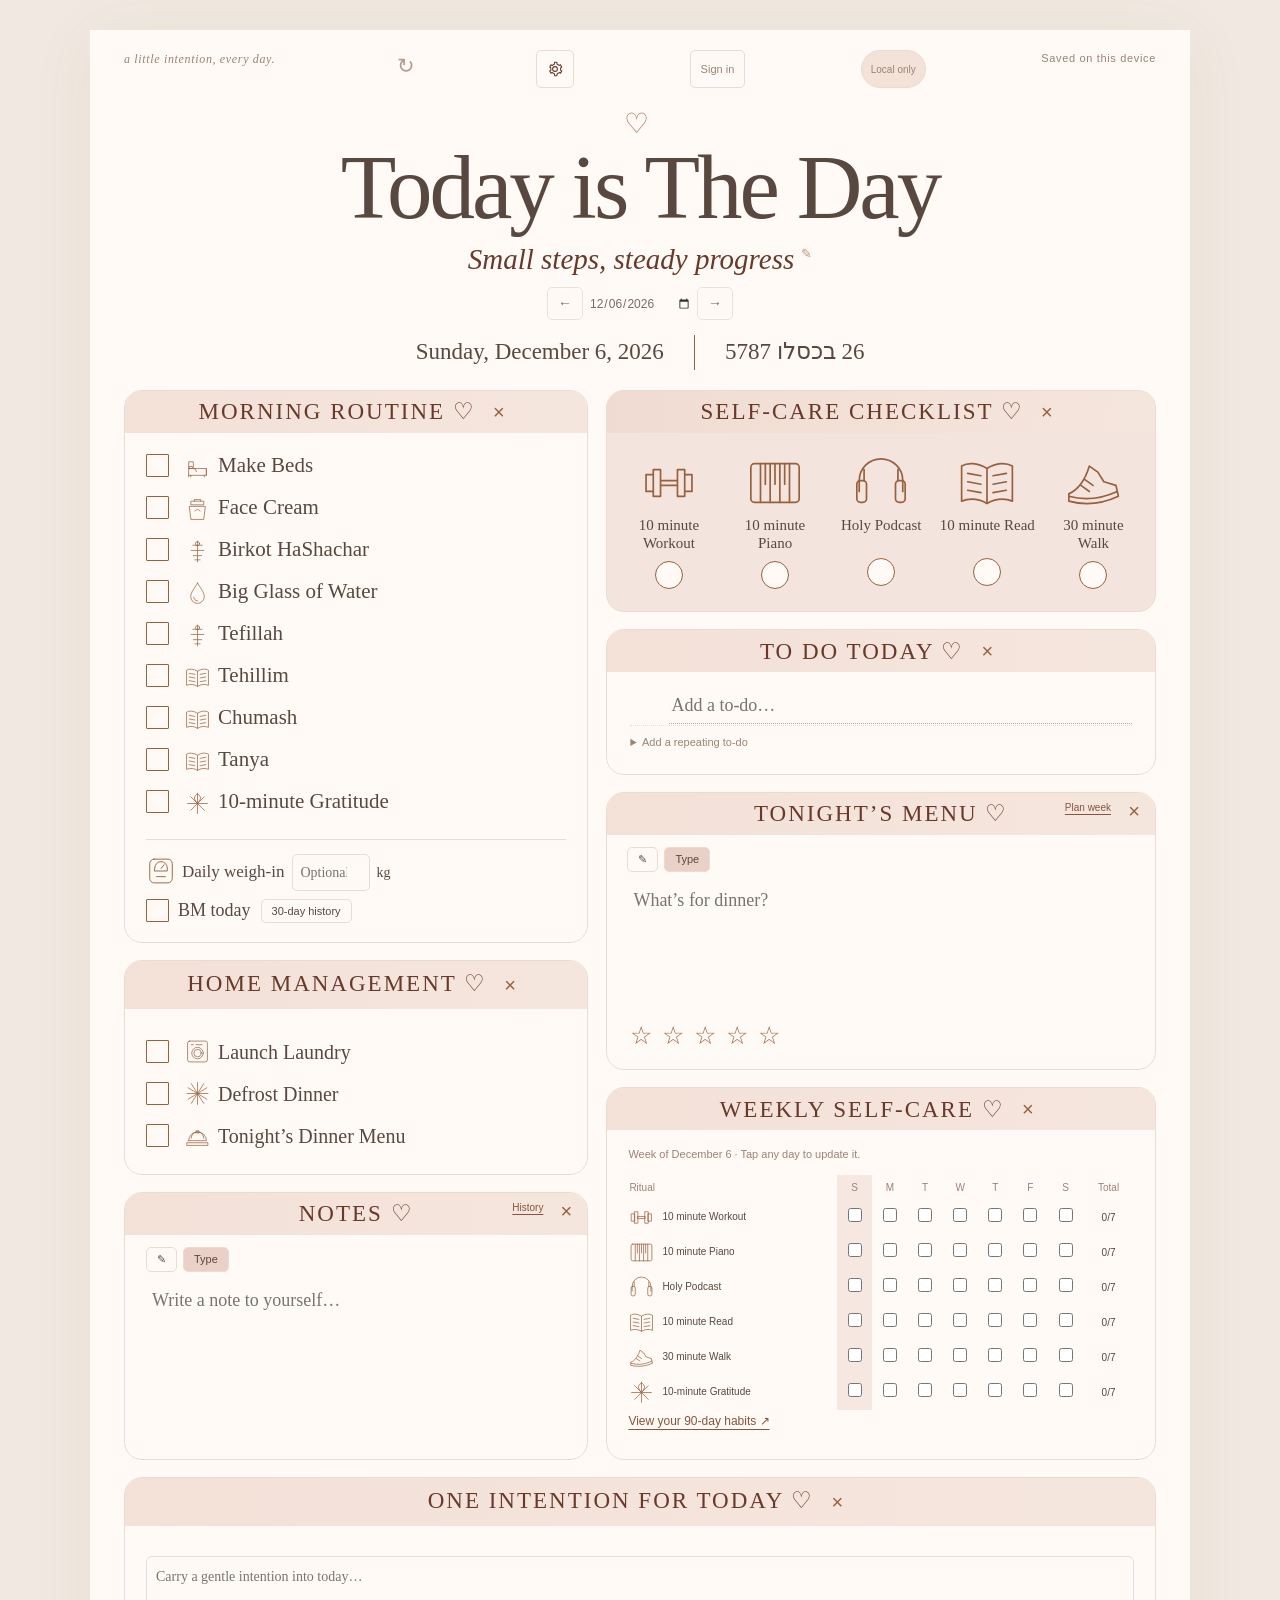
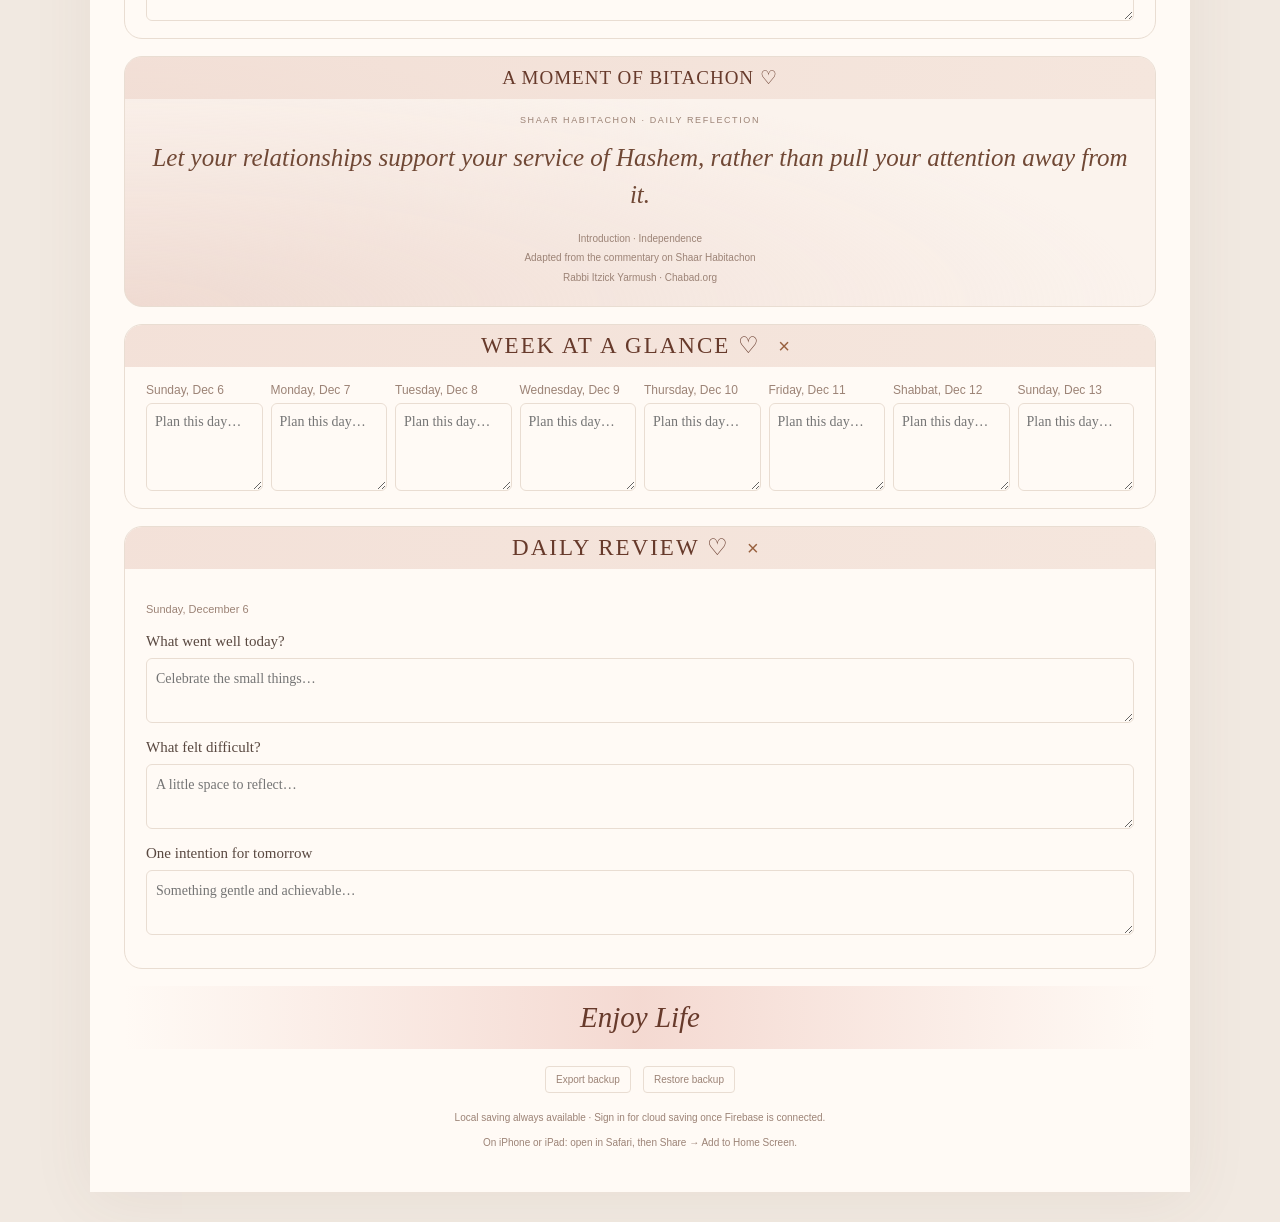
==== commit 62089a70: "Support pasted task lists and rolling week glance" ====
--- a/today-is-the-day/index.html
+++ b/today-is-the-day/index.html
@@ -1 +1 @@
-<!doctype html><html lang="en"><head><meta charset="UTF-8"><meta name="viewport" content="width=device-width, initial-scale=1, viewport-fit=cover"><meta name="theme-color" content="#f5ede6"><meta name="apple-mobile-web-app-capable" content="yes"><link rel="manifest" href="manifest.webmanifest"><link rel="icon" href="icon.svg"><title>Today Is The Day — your daily planner</title><link rel="stylesheet" href="style.css?v=75"></head><body><div class="shell"><nav><span class="brand">a little intention, every day.</span><button id="plannerRefresh" class="planner-refresh" type="button" aria-label="Refresh planner" title="Refresh planner">↻</button><button id="accountOpen" type="button">Sign in</button><button id="cloudPill" type="button" aria-label="Open cloud saving status">Connecting…</button><span id="saveStatus" role="status">Saved on this device</span></nav><header><div class="eyebrow">♡</div><h1><button id="plannerTitleEdit" class="planner-heading-button" type="button" aria-label="Edit planner title"><span id="plannerTitleText">Today is The Day</span></button></h1><div class="intro"><button id="plannerSubtitleEdit" class="planner-subtitle-button" type="button" aria-label="Edit planner subtitle"><span id="plannerSubtitleText">Small steps, steady progress</span><span class="heading-pencil" aria-hidden="true">✎</span></button><div class="date-controls"><button id="prev" aria-label="Previous day">←</button><input id="date" type="date" aria-label="Planner date"><button id="next" aria-label="Next day">→</button></div></div><div class="calendar-line"><span id="longDate"></span><span id="hebrewDate" lang="he" dir="rtl"></span></div></header><main><div class="column"><section class="morning-section"><div class="section-head"><h2>Morning Routine ♡</h2><span>A SOFT START</span></div><div id="morning"></div></section><section class="home"><div class="section-head"><h2>Home Management ♡</h2></div><div id="home"></div></section><section class="notes-section"><div class="section-head"><h2>Notes ♡</h2><span>LET IT OUT</span></div><div class="writing lined"><canvas id="notes" aria-label="Handwritten notes"></canvas></div><div class="ink-tools" data-for="notes"></div></section><a class="daily-trust" aria-labelledby="trust-title" href="https://www.chabad.org/library/article_cdo/aid/5478268/jewish/Chapter-One-The-Definition-of-Trust.htm" target="_blank" rel="noopener noreferrer"><div class="section-head"><h2 id="trust-title">A Moment of Bitachon ♡</h2></div><p class="trust-kicker">SHAAR HABITACHON · DAILY REFLECTION</p><p id="dailyReflection" class="trust-words"></p><p class="trust-source"><span id="reflectionSource"></span><br><span>Adapted from the commentary on Shaar Habitachon<br>Rabbi Itzick Yarmush · Chabad.org</span></p></a></div><div class="column"><section class="care"><div class="section-head"><h2>Self-Care Checklist ♡</h2><span>THE ESSENTIALS</span></div><div id="care"></div><p class="small-note">You deserve the care you give to everyone else.</p></section><section class="todo-section"><div class="section-head"><h2>To Do Today ♡</h2><span>YOUR TO-DOS</span></div><div id="recurringTodos"></div><div id="todos" class="todo-typed-area"></div><details class="repeat-todo"><summary>Add a repeating to-do</summary><form id="addTodo"><input aria-label="Repeating to-do" placeholder="Task to repeat…" maxlength="160" required><select id="todoRepeat" aria-label="Repeat to-do"><option value="daily">Every day</option><option value="weekdays">Weekdays</option><option value="weekly">Every week</option></select><button aria-label="Add repeating to-do">＋</button></form></details></section><section class="menu"><div class="section-head"><h2><button id="menuWeeklyOpen" type="button">Tonight’s Menu ♡</button></h2><span><button id="menuHistoryOpen" class="menu-history-button" type="button">History</button></span></div><div class="writing"><canvas id="menu" aria-label="Handwritten dinner menu"></canvas></div><div class="ink-tools" data-for="menu"></div><div id="menuRating" role="group" aria-label="Rate tonight’s menu"></div></section><section class="weekly-section"><div class="section-head"><h2>Weekly Self-Care ♡</h2><span>PROGRESS, GENTLY</span></div><p class="hint" id="weekLabel"></p><div class="table-wrap"><table id="tracker"></table></div><p id="pattern" hidden></p><a class="history-link" href="habits.html">View your 90-day habits ↗</a></section><section class="weekly-review"><div class="section-head"><h2>A Gentle Weekly Review ♡</h2></div><p class="hint" id="reviewWeek"></p><label>What went well?<textarea id="reviewWell" rows="2" placeholder="Celebrate the small things…"></textarea></label><label>What felt difficult?<textarea id="reviewHard" rows="2" placeholder="A little space to reflect…"></textarea></label><label>One intention for next week<textarea id="reviewIntention" rows="2" placeholder="Something gentle and achievable…"></textarea></label></section></div></main><footer><span>Enjoy Life</span><div><button id="export">Export backup</button><label class="import">Restore backup<input type="file" id="import" accept="application/json"></label></div><p>Local saving always available · Sign in for cloud saving once Firebase is connected.</p><p id="installHint">On iPhone or iPad: open in Safari, then Share → Add to Home Screen.</p></footer></div><dialog id="menuHistoryDialog"><div class="account-heading"><h2>Your Menu Collection</h2><button id="menuHistoryClose" aria-label="Close menu history">×</button></div><p class="hint">Previous dinners and your ratings, newest first.</p><div id="menuHistoryList"></div></dialog><dialog id="accountDialog"><div class="account-heading"><h2>Planner sync</h2><button id="accountClose" aria-label="Close account panel">×</button></div><p id="cloudStatus" role="status">Cloud saving needs a Firebase connection.</p><div id="authFields"><button id="googleLogin" type="button">Continue with Google</button></div><div id="signedIn" hidden><p id="accountEmail"></p><div class="account-actions"><button id="syncNow">Sync now</button><button id="migrateLocal">Import this browser’s local planner</button><button id="logout">Sign out</button></div></div><div id="syncConflict" class="sync-conflict" hidden><div><p class="conflict-title">Both copies have changes.</p><p class="hint">Choose which one to keep. Export a backup first if you may need both.</p></div><div class="sync-choices"><div><button id="keepCloud">Use cloud version</button><span>Replace this device’s planner with the cloud copy.</span></div><div><button id="keepLocal">Keep device version</button><span>Save this device’s planner to your cloud account.</span></div></div></div></dialog><script src="firebase-config.js"></script><script src="app.js?v=75"></script><script src="personalized.js?v=75"></script><script src="settings.js?v=75"></script><script type="module" src="cloud.js?v=75"></script><script src="pull-refresh.js?v=75"></script></body></html>
+<!doctype html><html lang="en"><head><meta charset="UTF-8"><meta name="viewport" content="width=device-width, initial-scale=1, viewport-fit=cover"><meta name="theme-color" content="#f5ede6"><meta name="apple-mobile-web-app-capable" content="yes"><link rel="manifest" href="manifest.webmanifest"><link rel="icon" href="icon.svg"><title>Today Is The Day — your daily planner</title><link rel="stylesheet" href="style.css?v=77"></head><body><div class="shell"><nav><span class="brand">a little intention, every day.</span><button id="plannerRefresh" class="planner-refresh" type="button" aria-label="Refresh planner" title="Refresh planner">↻</button><button id="accountOpen" type="button">Sign in</button><button id="cloudPill" type="button" aria-label="Open cloud saving status">Connecting…</button><span id="saveStatus" role="status">Saved on this device</span></nav><header><div class="eyebrow">♡</div><h1><button id="plannerTitleEdit" class="planner-heading-button" type="button" aria-label="Edit planner title"><span id="plannerTitleText">Today is The Day</span></button></h1><div class="intro"><button id="plannerSubtitleEdit" class="planner-subtitle-button" type="button" aria-label="Edit planner subtitle"><span id="plannerSubtitleText">Small steps, steady progress</span><span class="heading-pencil" aria-hidden="true">✎</span></button><div class="date-controls"><button id="prev" aria-label="Previous day">←</button><input id="date" type="date" aria-label="Planner date"><button id="next" aria-label="Next day">→</button></div></div><div class="calendar-line"><span id="longDate"></span><span id="hebrewDate" lang="he" dir="rtl"></span></div></header><main><div class="column"><section class="morning-section"><div class="section-head"><h2>Morning Routine ♡</h2><span>A SOFT START</span></div><div id="morning"></div></section><section class="home"><div class="section-head"><h2>Home Management ♡</h2></div><div id="home"></div></section><section class="notes-section"><div class="section-head"><h2>Notes ♡</h2><span>LET IT OUT</span></div><div class="writing lined"><canvas id="notes" aria-label="Handwritten notes"></canvas></div><div class="ink-tools" data-for="notes"></div></section><a class="daily-trust" aria-labelledby="trust-title" href="https://www.chabad.org/library/article_cdo/aid/5478268/jewish/Chapter-One-The-Definition-of-Trust.htm" target="_blank" rel="noopener noreferrer"><div class="section-head"><h2 id="trust-title">A Moment of Bitachon ♡</h2></div><p class="trust-kicker">SHAAR HABITACHON · DAILY REFLECTION</p><p id="dailyReflection" class="trust-words"></p><p class="trust-source"><span id="reflectionSource"></span><br><span>Adapted from the commentary on Shaar Habitachon<br>Rabbi Itzick Yarmush · Chabad.org</span></p></a></div><div class="column"><section class="care"><div class="section-head"><h2>Self-Care Checklist ♡</h2><span>THE ESSENTIALS</span></div><div id="care"></div><p class="small-note">You deserve the care you give to everyone else.</p></section><section class="todo-section"><div class="section-head"><h2>To Do Today ♡</h2><span>YOUR TO-DOS</span></div><div id="recurringTodos"></div><div id="todos" class="todo-typed-area"></div><details class="repeat-todo"><summary>Add a repeating to-do</summary><form id="addTodo"><input aria-label="Repeating to-do" placeholder="Task to repeat…" maxlength="160" required><select id="todoRepeat" aria-label="Repeat to-do"><option value="daily">Every day</option><option value="weekdays">Weekdays</option><option value="weekly">Every week</option></select><button aria-label="Add repeating to-do">＋</button></form></details></section><section class="menu"><div class="section-head"><h2><button id="menuWeeklyOpen" type="button">Tonight’s Menu ♡</button></h2><span><button id="menuHistoryOpen" class="menu-history-button" type="button">History</button></span></div><div class="writing"><canvas id="menu" aria-label="Handwritten dinner menu"></canvas></div><div class="ink-tools" data-for="menu"></div><div id="menuRating" role="group" aria-label="Rate tonight’s menu"></div></section><section class="weekly-section"><div class="section-head"><h2>Weekly Self-Care ♡</h2><span>PROGRESS, GENTLY</span></div><p class="hint" id="weekLabel"></p><div class="table-wrap"><table id="tracker"></table></div><p id="pattern" hidden></p><a class="history-link" href="habits.html">View your 90-day habits ↗</a></section><section class="weekly-review"><div class="section-head"><h2>A Gentle Weekly Review ♡</h2></div><p class="hint" id="reviewWeek"></p><label>What went well?<textarea id="reviewWell" rows="2" placeholder="Celebrate the small things…"></textarea></label><label>What felt difficult?<textarea id="reviewHard" rows="2" placeholder="A little space to reflect…"></textarea></label><label>One intention for next week<textarea id="reviewIntention" rows="2" placeholder="Something gentle and achievable…"></textarea></label></section></div></main><footer><span>Enjoy Life</span><div><button id="export">Export backup</button><label class="import">Restore backup<input type="file" id="import" accept="application/json"></label></div><p>Local saving always available · Sign in for cloud saving once Firebase is connected.</p><p id="installHint">On iPhone or iPad: open in Safari, then Share → Add to Home Screen.</p></footer></div><dialog id="menuHistoryDialog"><div class="account-heading"><h2>Your Menu Collection</h2><button id="menuHistoryClose" aria-label="Close menu history">×</button></div><p class="hint">Previous dinners and your ratings, newest first.</p><div id="menuHistoryList"></div></dialog><dialog id="accountDialog"><div class="account-heading"><h2>Planner sync</h2><button id="accountClose" aria-label="Close account panel">×</button></div><p id="cloudStatus" role="status">Cloud saving needs a Firebase connection.</p><div id="authFields"><button id="googleLogin" type="button">Continue with Google</button></div><div id="signedIn" hidden><p id="accountEmail"></p><div class="account-actions"><button id="syncNow">Sync now</button><button id="migrateLocal">Import this browser’s local planner</button><button id="logout">Sign out</button></div></div><div id="syncConflict" class="sync-conflict" hidden><div><p class="conflict-title">Both copies have changes.</p><p class="hint">Choose which one to keep. Export a backup first if you may need both.</p></div><div class="sync-choices"><div><button id="keepCloud">Use cloud version</button><span>Replace this device’s planner with the cloud copy.</span></div><div><button id="keepLocal">Keep device version</button><span>Save this device’s planner to your cloud account.</span></div></div></div></dialog><script src="firebase-config.js"></script><script src="app.js?v=77"></script><script src="personalized.js?v=77"></script><script src="settings.js?v=77"></script><script type="module" src="cloud.js?v=77"></script><script src="pull-refresh.js?v=77"></script></body></html>
--- a/today-is-the-day/style.css
+++ b/today-is-the-day/style.css
@@ -39,8 +39,8 @@
 
 .schedule,.schedule-paper,.schedule-typed,.todo-writing{display:none!important}
 /* Editable lists and the expanded planning panels */
-.heading-edit{border:0;padding:0;background:transparent;font:inherit;letter-spacing:inherit;text-transform:inherit;color:inherit;border-radius:0}.heading-edit:hover{background:transparent;color:#a36d4c;text-decoration:underline;text-decoration-color:#d5a99b;text-underline-offset:5px}.routine-icon{display:inline-block;flex:0 0 25px;width:25px;height:25px;color:#98603e;vertical-align:middle;margin-right:8px}.custom-care-row .task-text{display:flex;flex-direction:column-reverse;align-items:center;gap:5px;text-decoration:none!important}.custom-care-row .routine-icon{width:42px;height:42px;margin:0}.care .task-text:before{content:none!important}.home .task-text{display:flex;align-items:center}.home .routine-icon{width:27px;height:27px}.routine-editor-row,.edit-routine-row{display:grid;grid-template-columns:30px minmax(80px,1fr) minmax(115px,1fr) 34px 34px 34px;align-items:center;gap:6px;padding:7px 0;border-bottom:1px solid var(--line)}.edit-routine-row input,.edit-routine-row select{min-width:0;width:100%;padding:7px;background:#fffaf5;border:1px solid var(--line);border-radius:5px;color:var(--ink);font-size:13px}.edit-routine-row button{padding:5px}.account-heading{display:flex;align-items:center;justify-content:space-between;gap:10px}.account-heading h2{font-size:20px}.account-heading button{font-size:20px}.bm-row{display:flex;align-items:center;gap:10px;padding:8px 0 2px;font-size:13px}.bm-row label{display:flex;align-items:center;gap:7px}.bm-row input{accent-color:#ad7869;width:18px;height:18px}.bm-row button{font:11px -apple-system,sans-serif}.bm-dots{display:grid;grid-template-columns:repeat(10,1fr);gap:7px;margin:12px 0}.bm-dots span{aspect-ratio:1;border:1px solid #d3b5a2;border-radius:50%;background:#fffaf5}.bm-dots span.done{background:#aa7860}.week-glance,.daily-review{width:100%;padding-top:58px}.week-glance>h2,.daily-review>h2{text-align:center}.week-glance #glanceGrid{display:grid;grid-template-columns:repeat(7,minmax(0,1fr));gap:8px}.glance-day{display:flex;flex-direction:column;gap:6px;font:12px -apple-system,sans-serif;color:var(--muted)}.glance-day textarea{width:100%;min-height:88px;padding:8px;background:#fffaf5;border:1px solid var(--line);border-radius:6px;resize:vertical;color:var(--ink);font:14px/1.4 Georgia,serif}.daily-review label{display:block;font:15px Georgia,serif;margin:16px 0}.daily-review textarea{display:block;resize:vertical;min-height:65px;width:100%;margin-top:8px;padding:9px;border:1px solid var(--line);border-radius:6px;background:#fffaf5;color:var(--ink);font:14px/1.5 Georgia,serif}.menu-plan-row{display:grid;grid-template-columns:110px 1fr;align-items:center;gap:10px;margin:8px 0;font:15px Georgia,serif}.menu-plan-row input{width:100%;padding:8px;border:1px solid var(--line);border-radius:5px;background:#fffaf5;color:var(--ink)}#routineEditor,#weeklyMenuDialog,#notesHistory,#bmHistory{width:min(680px,calc(100% - 24px));max-height:85vh;overflow:auto;border:1px solid var(--line);border-radius:14px;background:var(--paper);color:var(--ink);padding:20px}dialog::backdrop{background:#3b241b66}#routineSave,#saveWeeklyMenu{margin:12px 8px 0 0;background:#f1d9d0}.week-glance .section-head,.daily-review .section-head{position:relative;background:transparent;border:0;margin:0;padding:0;height:auto}.week-glance .section-head h2,.daily-review .section-head h2{font-size:23px;text-transform:uppercase;letter-spacing:2px}
-@media(max-width:700px){.week-glance #glanceGrid{grid-template-columns:repeat(2,minmax(0,1fr))}.glance-day:last-child{grid-column:span 2}.edit-routine-row{grid-template-columns:26px minmax(75px,1fr) minmax(90px,1fr) 30px 30px 30px;gap:4px}.edit-routine-row input,.edit-routine-row select{font-size:11px;padding:6px 3px}.custom-care-row .routine-icon{width:34px;height:34px}.custom-care-row .task-text{font-size:12px}.menu-plan-row{grid-template-columns:85px 1fr;font-size:13px}.daily-review{order:10}}
+.heading-edit{border:0;padding:0;background:transparent;font:inherit;letter-spacing:inherit;text-transform:inherit;color:inherit;border-radius:0}.heading-edit:hover{background:transparent;color:#a36d4c;text-decoration:underline;text-decoration-color:#d5a99b;text-underline-offset:5px}.routine-icon{display:inline-block;flex:0 0 25px;width:25px;height:25px;color:#98603e;vertical-align:middle;margin-right:8px}.custom-care-row .task-text{display:flex;flex-direction:column-reverse;align-items:center;gap:5px;text-decoration:none!important}.custom-care-row .routine-icon{width:42px;height:42px;margin:0}.care .task-text:before{content:none!important}.home .task-text{display:flex;align-items:center}.home .routine-icon{width:27px;height:27px}.routine-editor-row,.edit-routine-row{display:grid;grid-template-columns:30px minmax(80px,1fr) minmax(115px,1fr) 34px 34px 34px;align-items:center;gap:6px;padding:7px 0;border-bottom:1px solid var(--line)}.edit-routine-row input,.edit-routine-row select{min-width:0;width:100%;padding:7px;background:#fffaf5;border:1px solid var(--line);border-radius:5px;color:var(--ink);font-size:13px}.edit-routine-row button{padding:5px}.account-heading{display:flex;align-items:center;justify-content:space-between;gap:10px}.account-heading h2{font-size:20px}.account-heading button{font-size:20px}.bm-row{display:flex;align-items:center;gap:10px;padding:8px 0 2px;font-size:13px}.bm-row label{display:flex;align-items:center;gap:7px}.bm-row input{accent-color:#ad7869;width:18px;height:18px}.bm-row button{font:11px -apple-system,sans-serif}.bm-dots{display:grid;grid-template-columns:repeat(10,1fr);gap:7px;margin:12px 0}.bm-dots span{aspect-ratio:1;border:1px solid #d3b5a2;border-radius:50%;background:#fffaf5}.bm-dots span.done{background:#aa7860}.week-glance,.daily-review{width:100%;padding-top:58px}.week-glance>h2,.daily-review>h2{text-align:center}.week-glance #glanceGrid{display:grid;grid-template-columns:repeat(8,minmax(0,1fr));gap:8px}.glance-day{display:flex;flex-direction:column;gap:6px;font:12px -apple-system,sans-serif;color:var(--muted)}.glance-day textarea{width:100%;min-height:88px;padding:8px;background:#fffaf5;border:1px solid var(--line);border-radius:6px;resize:vertical;color:var(--ink);font:14px/1.4 Georgia,serif}.daily-review label{display:block;font:15px Georgia,serif;margin:16px 0}.daily-review textarea{display:block;resize:vertical;min-height:65px;width:100%;margin-top:8px;padding:9px;border:1px solid var(--line);border-radius:6px;background:#fffaf5;color:var(--ink);font:14px/1.5 Georgia,serif}.menu-plan-row{display:grid;grid-template-columns:110px 1fr;align-items:center;gap:10px;margin:8px 0;font:15px Georgia,serif}.menu-plan-row input{width:100%;padding:8px;border:1px solid var(--line);border-radius:5px;background:#fffaf5;color:var(--ink)}#routineEditor,#weeklyMenuDialog,#notesHistory,#bmHistory{width:min(680px,calc(100% - 24px));max-height:85vh;overflow:auto;border:1px solid var(--line);border-radius:14px;background:var(--paper);color:var(--ink);padding:20px}dialog::backdrop{background:#3b241b66}#routineSave,#saveWeeklyMenu{margin:12px 8px 0 0;background:#f1d9d0}.week-glance .section-head,.daily-review .section-head{position:relative;background:transparent;border:0;margin:0;padding:0;height:auto}.week-glance .section-head h2,.daily-review .section-head h2{font-size:23px;text-transform:uppercase;letter-spacing:2px}
+@media(max-width:700px){.week-glance #glanceGrid{grid-template-columns:repeat(2,minmax(0,1fr))}.edit-routine-row{grid-template-columns:26px minmax(75px,1fr) minmax(90px,1fr) 30px 30px 30px;gap:4px}.edit-routine-row input,.edit-routine-row select{font-size:11px;padding:6px 3px}.custom-care-row .routine-icon{width:34px;height:34px}.custom-care-row .task-text{font-size:12px}.menu-plan-row{grid-template-columns:85px 1fr;font-size:13px}.daily-review{order:10}}
 /* Visual icon chooser: show the actual line drawing beside every option. */
 .edit-routine-row{grid-template-columns:minmax(95px,1fr) minmax(150px,1.35fr) 34px 34px 34px}.icon-choice{position:relative;min-width:0;font:11px -apple-system,sans-serif}.icon-choice>summary{display:flex;align-items:center;gap:5px;list-style:none;cursor:pointer;min-height:38px;padding:3px 6px;border:1px solid var(--line);border-radius:5px;background:#fffaf5;color:var(--ink)}.icon-choice>summary::-webkit-details-marker{display:none}.icon-choice>summary:after{content:'⌄';margin-left:auto;color:var(--muted)}.icon-choice[open]>summary:after{content:'⌃'}.icon-choice .routine-icon{width:27px;height:27px;flex:0 0 27px;margin:0}.icon-choice>summary span{overflow:hidden;text-overflow:ellipsis;white-space:nowrap}.icon-grid{display:grid;grid-template-columns:repeat(5,minmax(62px,1fr));gap:5px;max-height:260px;overflow:auto;padding:8px;margin-top:4px;border:1px solid var(--line);border-radius:8px;background:var(--paper);box-shadow:0 8px 25px #6a463222}.icon-option{display:flex;flex-direction:column;align-items:center;justify-content:center;gap:3px;min-height:62px;padding:4px 2px;border:1px solid transparent;font:9px/1.15 -apple-system,sans-serif;text-align:center}.icon-option:hover,.icon-option:focus-visible{border-color:#c89482;background:#f5e5de}.icon-option .routine-icon{width:30px;height:30px;margin:0}.icon-option span{max-width:100%;overflow-wrap:anywhere}.icon-choice[open] .icon-grid{position:absolute;z-index:15;left:0;right:auto;width:min(370px,75vw)}
 @media(max-width:700px){.edit-routine-row{grid-template-columns:minmax(80px,1fr) minmax(120px,1.3fr) 30px 30px 30px}.icon-grid{grid-template-columns:repeat(4,minmax(58px,1fr))}.icon-choice[open] .icon-grid{width:min(330px,82vw)}}
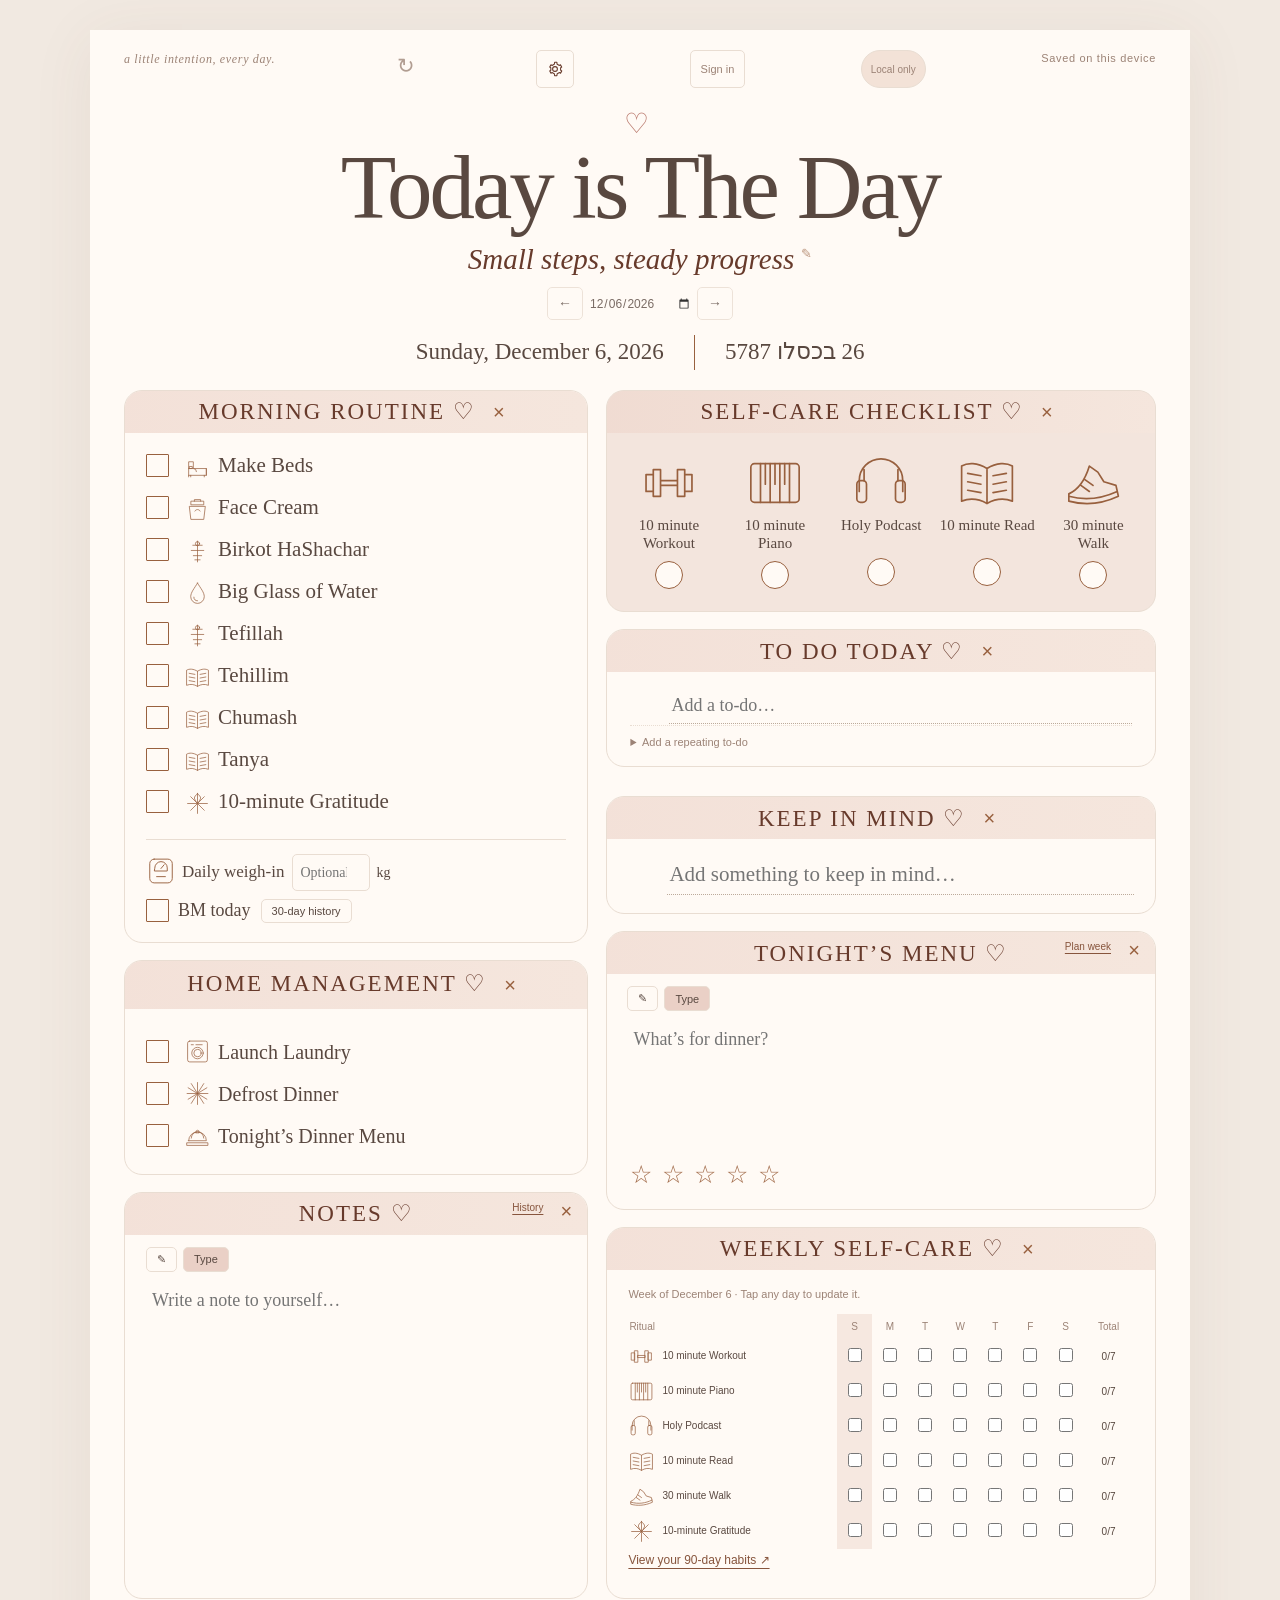
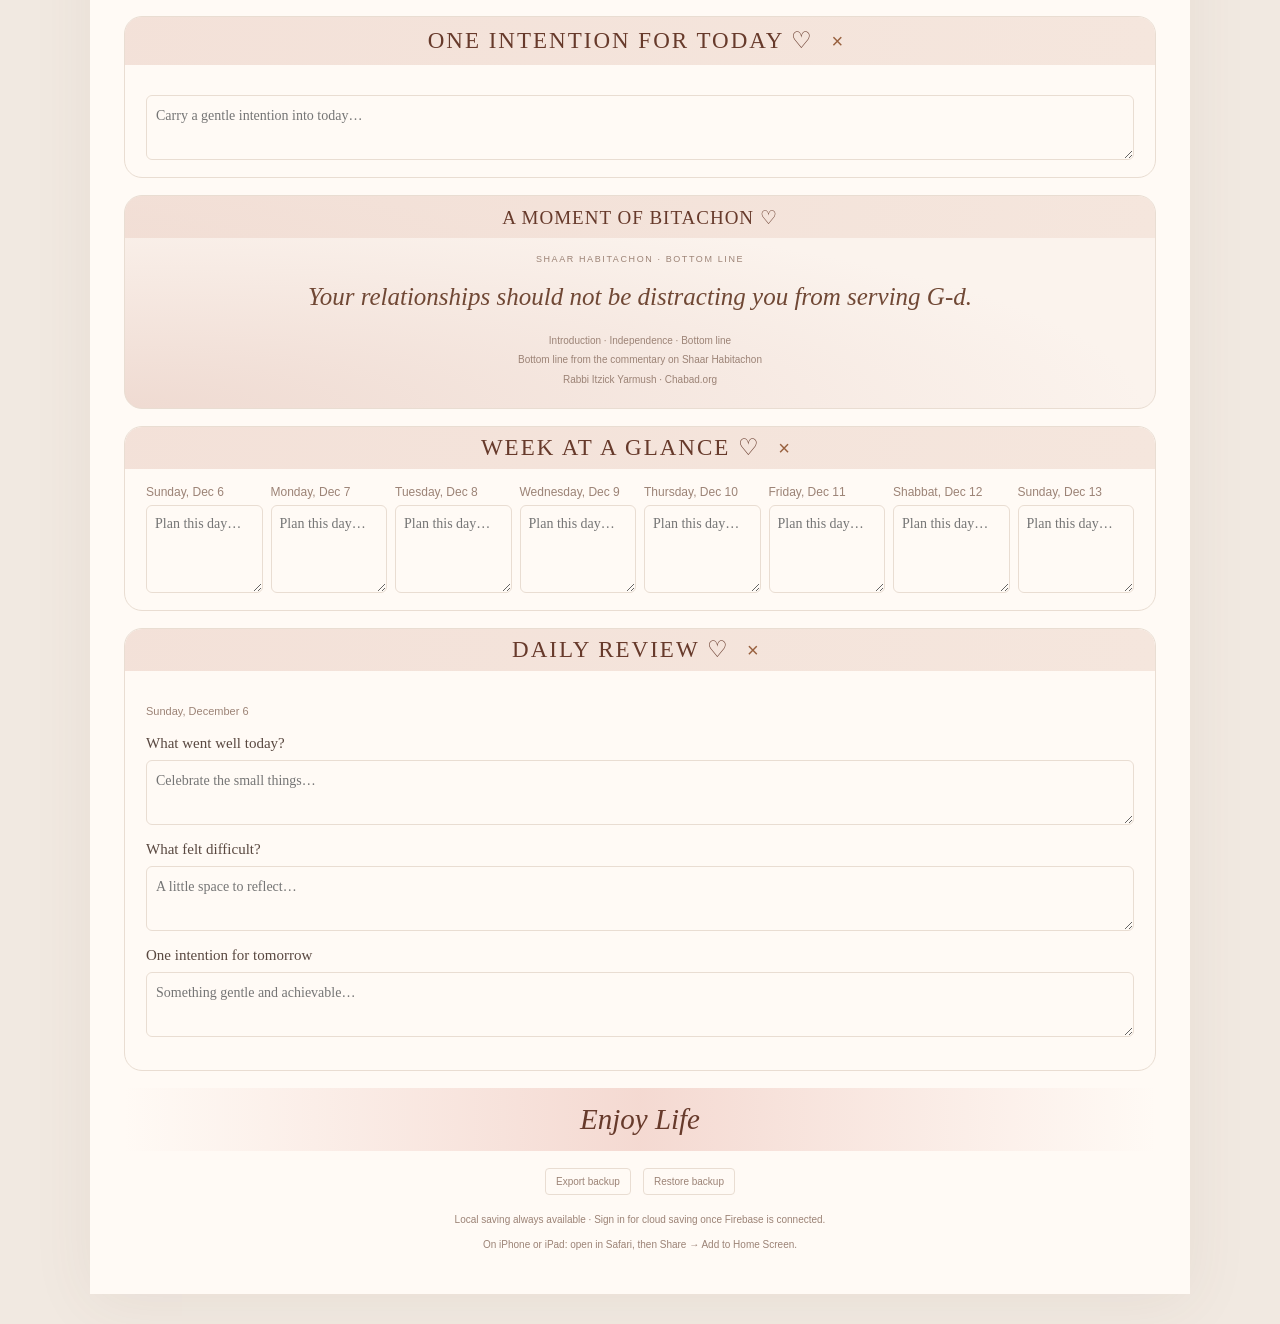
==== commit a252bd8b: "Add Keep in Mind and improve planner reliability" ====
--- a/today-is-the-day/index.html
+++ b/today-is-the-day/index.html
@@ -1 +1 @@
-<!doctype html><html lang="en"><head><meta charset="UTF-8"><meta name="viewport" content="width=device-width, initial-scale=1, viewport-fit=cover"><meta name="theme-color" content="#f5ede6"><meta name="apple-mobile-web-app-capable" content="yes"><link rel="manifest" href="manifest.webmanifest"><link rel="icon" href="icon.svg"><title>Today Is The Day — your daily planner</title><link rel="stylesheet" href="style.css?v=77"></head><body><div class="shell"><nav><span class="brand">a little intention, every day.</span><button id="plannerRefresh" class="planner-refresh" type="button" aria-label="Refresh planner" title="Refresh planner">↻</button><button id="accountOpen" type="button">Sign in</button><button id="cloudPill" type="button" aria-label="Open cloud saving status">Connecting…</button><span id="saveStatus" role="status">Saved on this device</span></nav><header><div class="eyebrow">♡</div><h1><button id="plannerTitleEdit" class="planner-heading-button" type="button" aria-label="Edit planner title"><span id="plannerTitleText">Today is The Day</span></button></h1><div class="intro"><button id="plannerSubtitleEdit" class="planner-subtitle-button" type="button" aria-label="Edit planner subtitle"><span id="plannerSubtitleText">Small steps, steady progress</span><span class="heading-pencil" aria-hidden="true">✎</span></button><div class="date-controls"><button id="prev" aria-label="Previous day">←</button><input id="date" type="date" aria-label="Planner date"><button id="next" aria-label="Next day">→</button></div></div><div class="calendar-line"><span id="longDate"></span><span id="hebrewDate" lang="he" dir="rtl"></span></div></header><main><div class="column"><section class="morning-section"><div class="section-head"><h2>Morning Routine ♡</h2><span>A SOFT START</span></div><div id="morning"></div></section><section class="home"><div class="section-head"><h2>Home Management ♡</h2></div><div id="home"></div></section><section class="notes-section"><div class="section-head"><h2>Notes ♡</h2><span>LET IT OUT</span></div><div class="writing lined"><canvas id="notes" aria-label="Handwritten notes"></canvas></div><div class="ink-tools" data-for="notes"></div></section><a class="daily-trust" aria-labelledby="trust-title" href="https://www.chabad.org/library/article_cdo/aid/5478268/jewish/Chapter-One-The-Definition-of-Trust.htm" target="_blank" rel="noopener noreferrer"><div class="section-head"><h2 id="trust-title">A Moment of Bitachon ♡</h2></div><p class="trust-kicker">SHAAR HABITACHON · DAILY REFLECTION</p><p id="dailyReflection" class="trust-words"></p><p class="trust-source"><span id="reflectionSource"></span><br><span>Adapted from the commentary on Shaar Habitachon<br>Rabbi Itzick Yarmush · Chabad.org</span></p></a></div><div class="column"><section class="care"><div class="section-head"><h2>Self-Care Checklist ♡</h2><span>THE ESSENTIALS</span></div><div id="care"></div><p class="small-note">You deserve the care you give to everyone else.</p></section><section class="todo-section"><div class="section-head"><h2>To Do Today ♡</h2><span>YOUR TO-DOS</span></div><div id="recurringTodos"></div><div id="todos" class="todo-typed-area"></div><details class="repeat-todo"><summary>Add a repeating to-do</summary><form id="addTodo"><input aria-label="Repeating to-do" placeholder="Task to repeat…" maxlength="160" required><select id="todoRepeat" aria-label="Repeat to-do"><option value="daily">Every day</option><option value="weekdays">Weekdays</option><option value="weekly">Every week</option></select><button aria-label="Add repeating to-do">＋</button></form></details></section><section class="menu"><div class="section-head"><h2><button id="menuWeeklyOpen" type="button">Tonight’s Menu ♡</button></h2><span><button id="menuHistoryOpen" class="menu-history-button" type="button">History</button></span></div><div class="writing"><canvas id="menu" aria-label="Handwritten dinner menu"></canvas></div><div class="ink-tools" data-for="menu"></div><div id="menuRating" role="group" aria-label="Rate tonight’s menu"></div></section><section class="weekly-section"><div class="section-head"><h2>Weekly Self-Care ♡</h2><span>PROGRESS, GENTLY</span></div><p class="hint" id="weekLabel"></p><div class="table-wrap"><table id="tracker"></table></div><p id="pattern" hidden></p><a class="history-link" href="habits.html">View your 90-day habits ↗</a></section><section class="weekly-review"><div class="section-head"><h2>A Gentle Weekly Review ♡</h2></div><p class="hint" id="reviewWeek"></p><label>What went well?<textarea id="reviewWell" rows="2" placeholder="Celebrate the small things…"></textarea></label><label>What felt difficult?<textarea id="reviewHard" rows="2" placeholder="A little space to reflect…"></textarea></label><label>One intention for next week<textarea id="reviewIntention" rows="2" placeholder="Something gentle and achievable…"></textarea></label></section></div></main><footer><span>Enjoy Life</span><div><button id="export">Export backup</button><label class="import">Restore backup<input type="file" id="import" accept="application/json"></label></div><p>Local saving always available · Sign in for cloud saving once Firebase is connected.</p><p id="installHint">On iPhone or iPad: open in Safari, then Share → Add to Home Screen.</p></footer></div><dialog id="menuHistoryDialog"><div class="account-heading"><h2>Your Menu Collection</h2><button id="menuHistoryClose" aria-label="Close menu history">×</button></div><p class="hint">Previous dinners and your ratings, newest first.</p><div id="menuHistoryList"></div></dialog><dialog id="accountDialog"><div class="account-heading"><h2>Planner sync</h2><button id="accountClose" aria-label="Close account panel">×</button></div><p id="cloudStatus" role="status">Cloud saving needs a Firebase connection.</p><div id="authFields"><button id="googleLogin" type="button">Continue with Google</button></div><div id="signedIn" hidden><p id="accountEmail"></p><div class="account-actions"><button id="syncNow">Sync now</button><button id="migrateLocal">Import this browser’s local planner</button><button id="logout">Sign out</button></div></div><div id="syncConflict" class="sync-conflict" hidden><div><p class="conflict-title">Both copies have changes.</p><p class="hint">Choose which one to keep. Export a backup first if you may need both.</p></div><div class="sync-choices"><div><button id="keepCloud">Use cloud version</button><span>Replace this device’s planner with the cloud copy.</span></div><div><button id="keepLocal">Keep device version</button><span>Save this device’s planner to your cloud account.</span></div></div></div></dialog><script src="firebase-config.js"></script><script src="app.js?v=77"></script><script src="personalized.js?v=77"></script><script src="settings.js?v=77"></script><script type="module" src="cloud.js?v=77"></script><script src="pull-refresh.js?v=77"></script></body></html>
+<!doctype html><html lang="en"><head><meta charset="UTF-8"><meta name="viewport" content="width=device-width, initial-scale=1, viewport-fit=cover"><meta name="theme-color" content="#f5ede6"><meta name="apple-mobile-web-app-capable" content="yes"><link rel="manifest" href="manifest.webmanifest"><link rel="icon" href="icon.svg"><title>Today Is The Day — your daily planner</title><link rel="stylesheet" href="style.css?v=79"></head><body><div class="shell"><nav><span class="brand">a little intention, every day.</span><button id="plannerRefresh" class="planner-refresh" type="button" aria-label="Refresh planner" title="Refresh planner">↻</button><button id="accountOpen" type="button">Sign in</button><button id="cloudPill" type="button" aria-label="Open cloud saving status">Connecting…</button><span id="saveStatus" role="status">Saved on this device</span></nav><header><div class="eyebrow">♡</div><h1><button id="plannerTitleEdit" class="planner-heading-button" type="button" aria-label="Edit planner title"><span id="plannerTitleText">Today is The Day</span></button></h1><div class="intro"><button id="plannerSubtitleEdit" class="planner-subtitle-button" type="button" aria-label="Edit planner subtitle"><span id="plannerSubtitleText">Small steps, steady progress</span><span class="heading-pencil" aria-hidden="true">✎</span></button><div class="date-controls"><button id="prev" aria-label="Previous day">←</button><input id="date" type="date" aria-label="Planner date"><button id="next" aria-label="Next day">→</button></div></div><div class="calendar-line"><span id="longDate"></span><span id="hebrewDate" lang="he" dir="rtl"></span></div></header><main><div class="column"><section class="morning-section"><div class="section-head"><h2>Morning Routine ♡</h2><span>A SOFT START</span></div><div id="morning"></div></section><section class="home"><div class="section-head"><h2>Home Management ♡</h2></div><div id="home"></div></section><section class="notes-section"><div class="section-head"><h2>Notes ♡</h2><span>LET IT OUT</span></div><div class="writing lined"><canvas id="notes" aria-label="Handwritten notes"></canvas></div><div class="ink-tools" data-for="notes"></div></section><a class="daily-trust" aria-labelledby="trust-title" href="https://www.chabad.org/library/article_cdo/aid/5478268/jewish/Chapter-One-The-Definition-of-Trust.htm" target="_blank" rel="noopener noreferrer"><div class="section-head"><h2 id="trust-title">A Moment of Bitachon ♡</h2></div><p class="trust-kicker">SHAAR HABITACHON · BOTTOM LINE</p><p id="dailyReflection" class="trust-words"></p><p class="trust-source"><span id="reflectionSource"></span><br><span>Bottom line from the commentary on Shaar Habitachon<br>Rabbi Itzick Yarmush · Chabad.org</span></p></a></div><div class="column"><section class="care"><div class="section-head"><h2>Self-Care Checklist ♡</h2><span>THE ESSENTIALS</span></div><div id="care"></div><p class="small-note">You deserve the care you give to everyone else.</p></section><section class="todo-section"><div class="section-head"><h2>To Do Today ♡</h2><span>YOUR TO-DOS</span></div><div id="recurringTodos"></div><div id="todos" class="todo-typed-area"></div><details class="repeat-todo"><summary>Add a repeating to-do</summary><form id="addTodo"><input aria-label="Repeating to-do" placeholder="Task to repeat…" maxlength="160" required><select id="todoRepeat" aria-label="Repeat to-do"><option value="daily">Every day</option><option value="weekdays">Weekdays</option><option value="weekly">Every week</option></select><button aria-label="Add repeating to-do">＋</button></form></details></section><section class="keep-in-mind-section"><div class="section-head"><h2>Keep in Mind ♡</h2><span>UNFINISHED TASKS</span></div><div id="keepInMindTodos" class="todo-typed-area"></div></section><section class="menu"><div class="section-head"><h2><button id="menuWeeklyOpen" type="button">Tonight’s Menu ♡</button></h2><span><button id="menuHistoryOpen" class="menu-history-button" type="button">History</button></span></div><div class="writing"><canvas id="menu" aria-label="Handwritten dinner menu"></canvas></div><div class="ink-tools" data-for="menu"></div><div id="menuRating" role="group" aria-label="Rate tonight’s menu"></div></section><section class="weekly-section"><div class="section-head"><h2>Weekly Self-Care ♡</h2><span>PROGRESS, GENTLY</span></div><p class="hint" id="weekLabel"></p><div class="table-wrap"><table id="tracker"></table></div><p id="pattern" hidden></p><a class="history-link" href="habits.html">View your 90-day habits ↗</a></section><section class="weekly-review"><div class="section-head"><h2>A Gentle Weekly Review ♡</h2></div><p class="hint" id="reviewWeek"></p><label>What went well?<textarea id="reviewWell" rows="2" placeholder="Celebrate the small things…"></textarea></label><label>What felt difficult?<textarea id="reviewHard" rows="2" placeholder="A little space to reflect…"></textarea></label><label>One intention for next week<textarea id="reviewIntention" rows="2" placeholder="Something gentle and achievable…"></textarea></label></section></div></main><footer><span>Enjoy Life</span><div><button id="export">Export backup</button><label class="import">Restore backup<input type="file" id="import" accept="application/json"></label></div><p>Local saving always available · Sign in for cloud saving once Firebase is connected.</p><p id="installHint">On iPhone or iPad: open in Safari, then Share → Add to Home Screen.</p></footer></div><dialog id="menuHistoryDialog"><div class="account-heading"><h2>Your Menu Collection</h2><button id="menuHistoryClose" aria-label="Close menu history">×</button></div><p class="hint">Previous dinners and your ratings, newest first.</p><div id="menuHistoryList"></div></dialog><dialog id="accountDialog"><div class="account-heading"><h2>Planner sync</h2><button id="accountClose" aria-label="Close account panel">×</button></div><p id="cloudStatus" role="status">Cloud saving needs a Firebase connection.</p><div id="authFields"><button id="googleLogin" type="button">Continue with Google</button></div><div id="signedIn" hidden><p id="accountEmail"></p><div class="account-actions"><button id="syncNow">Sync now</button><button id="migrateLocal">Import this browser’s local planner</button><button id="logout">Sign out</button></div></div><div id="syncConflict" class="sync-conflict" hidden><div><p class="conflict-title">Both copies have changes.</p><p class="hint">Choose which one to keep. Export a backup first if you may need both.</p></div><div class="sync-choices"><div><button id="keepCloud">Use cloud version</button><span>Replace this device’s planner with the cloud copy.</span></div><div><button id="keepLocal">Keep device version</button><span>Save this device’s planner to your cloud account.</span></div></div></div></dialog><script src="firebase-config.js"></script><script src="app.js?v=79"></script><script src="personalized.js?v=79"></script><script src="settings.js?v=79"></script><script type="module" src="cloud.js?v=79"></script><script src="pull-refresh.js?v=79"></script></body></html>
--- a/today-is-the-day/style.css
+++ b/today-is-the-day/style.css
@@ -408,3 +408,9 @@
 @media(max-width:680px){body[data-theme=dojo]{background-attachment:scroll!important}body[data-theme=dojo] .shell{display:flex;flex-direction:column;gap:9px;padding:8px;background:#f8f3e9d9!important}body[data-theme=dojo] nav{order:0;flex-wrap:wrap;padding:4px}body[data-theme=dojo] #dojoSidebar{position:relative;top:auto;min-height:0;order:1;padding:5px;border-radius:12px}body[data-theme=dojo] .dojo-nav-links{display:flex;overflow:auto;gap:4px}body[data-theme=dojo] .dojo-sidebar a{min-height:37px;padding:6px 8px;white-space:nowrap;font-size:12px}body[data-theme=dojo] .dojo-nav-settings,body[data-theme=dojo] .dojo-calligraphy{display:none}body[data-theme=dojo] header{order:2;min-height:205px;padding:10px 4px}body[data-theme=dojo] .daily-trust{order:3}body[data-theme=dojo] main{display:contents}body[data-theme=dojo] .morning-section{order:4}body[data-theme=dojo] .care{order:5}body[data-theme=dojo] .todo-section{order:6}body[data-theme=dojo] .menu{order:7}body[data-theme=dojo] #weekGlance{order:8}body[data-theme=dojo] #dailyReview{order:9}body[data-theme=dojo] .home{order:10}body[data-theme=dojo] .notes-section{order:11}body[data-theme=dojo] .weekly-section{order:12}body[data-theme=dojo] .weekly-review:not(#dailyReview){order:13}body[data-theme=dojo] footer{order:14}body[data-theme=dojo] .care .check-row{min-height:43px}}
 .menu-history-button{appearance:none;border:0;background:transparent;color:var(--link);padding:3px 6px;font:10px -apple-system,BlinkMacSystemFont,sans-serif;text-decoration:underline;text-underline-offset:3px;cursor:pointer}.menu-history-button:hover{background:var(--rose)}
 .notes-history-heading{display:flex;align-items:center;justify-content:space-between;gap:12px}.notes-history-heading h3{margin:0}.notes-history-delete{font:11px -apple-system,BlinkMacSystemFont,sans-serif;color:var(--link);padding:5px 9px;white-space:nowrap}
+
+.keep-in-mind-section{margin-top:12px}.keep-in-mind-section .todo-typed-area{min-height:42px}.keep-in-mind-section .todo-new-row{margin-top:3px}@media(min-width:701px){.column>.keep-in-mind-section{flex:0 0 auto}}body[data-theme=dojo] .keep-in-mind-section{grid-column:4;grid-row:4}body[data-theme=dojo] .keep-in-mind-section .check-row{background:transparent;border-bottom:1px solid #d7c8b54f}@media(max-width:1050px){body[data-theme=dojo] .keep-in-mind-section{grid-column:2;grid-row:6}}@media(max-width:680px){body[data-theme=dojo] .keep-in-mind-section{order:7}body[data-theme=dojo] .menu{order:8}body[data-theme=dojo] #weekGlance{order:9}body[data-theme=dojo] #dailyReview{order:10}body[data-theme=dojo] .home{order:11}body[data-theme=dojo] .notes-section{order:12}body[data-theme=dojo] .weekly-section{order:13}body[data-theme=dojo] .weekly-review:not(#dailyReview){order:14}body[data-theme=dojo] footer{order:15}}
+body[data-theme=dojo] .keep-in-mind-section{grid-column:2/5;grid-row:6}
+body[data-theme=dojo] .weekly-review:not(#dailyReview){grid-row:7}
+body[data-theme=dojo] footer{grid-row:8}
+@media(max-width:1050px){body[data-theme=dojo] .keep-in-mind-section{grid-column:2/4;grid-row:9}body[data-theme=dojo] .weekly-review:not(#dailyReview){grid-row:8}body[data-theme=dojo] footer{grid-row:10}}
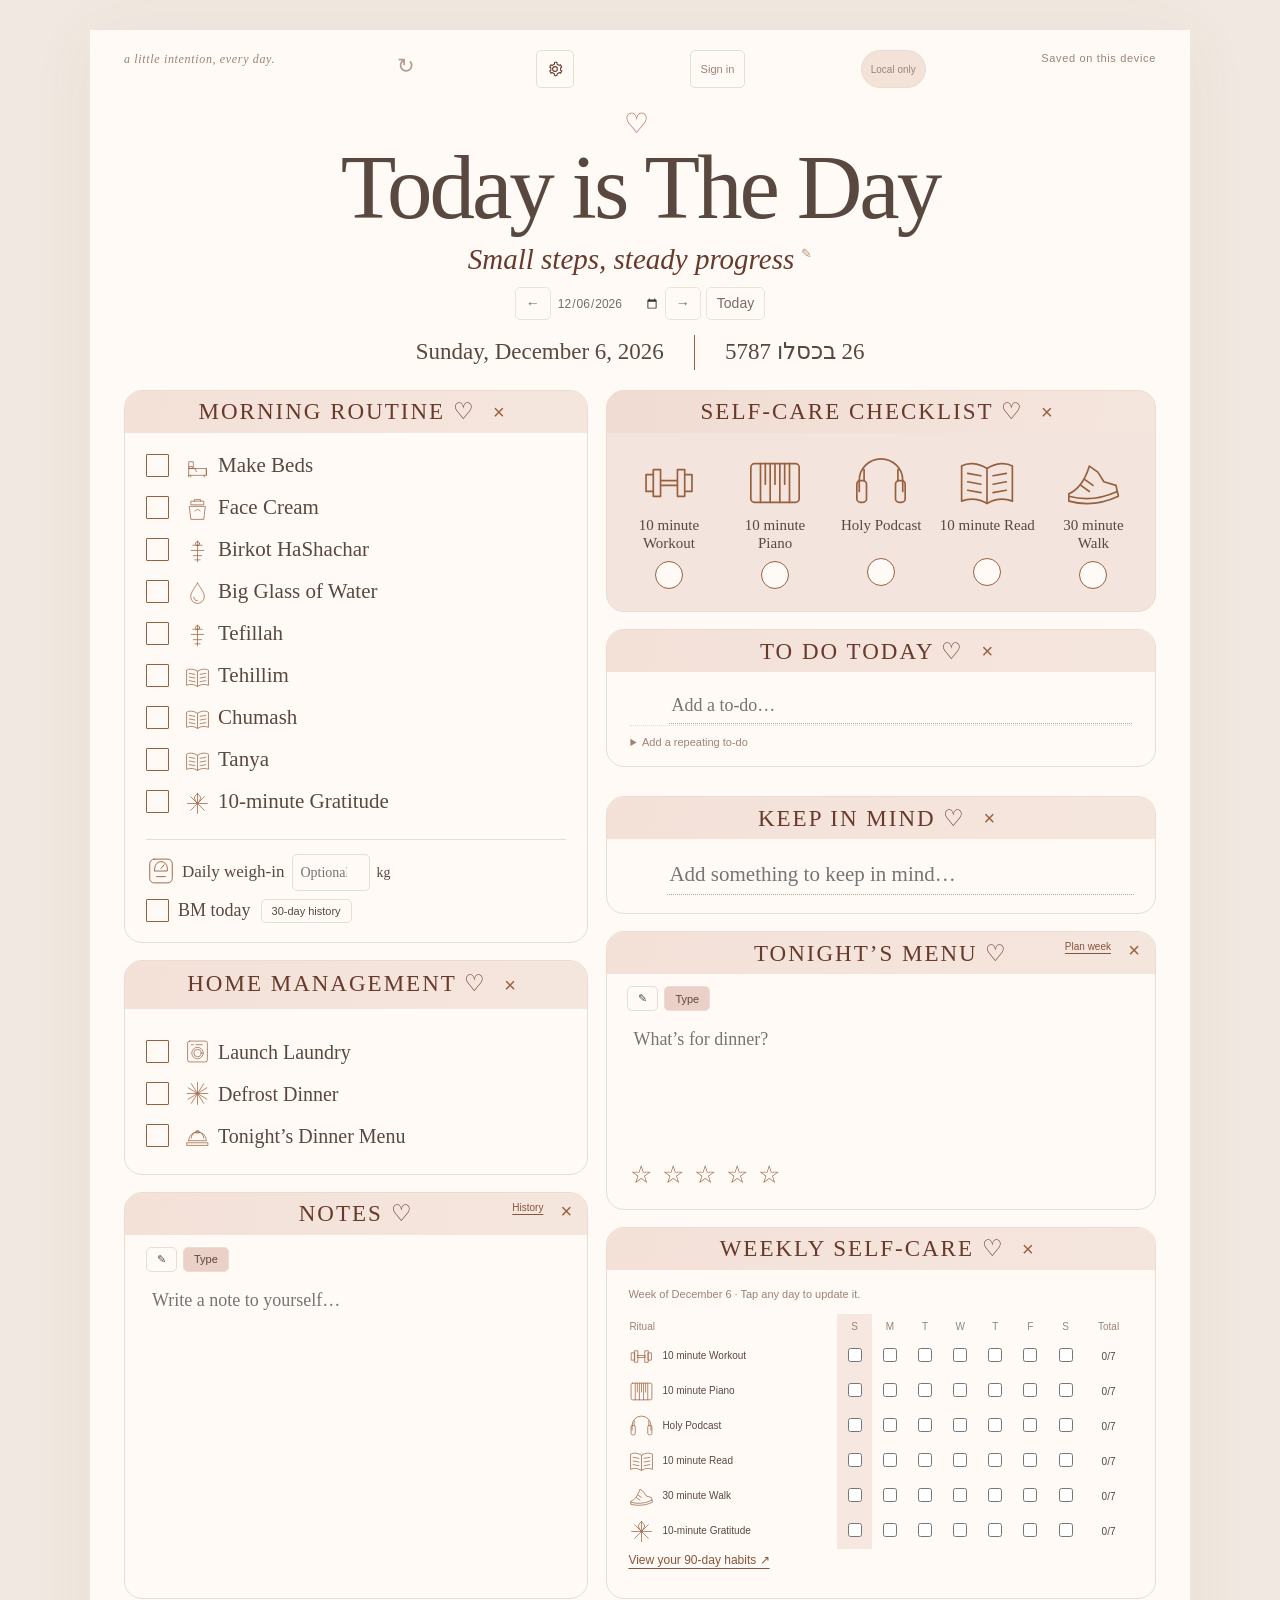
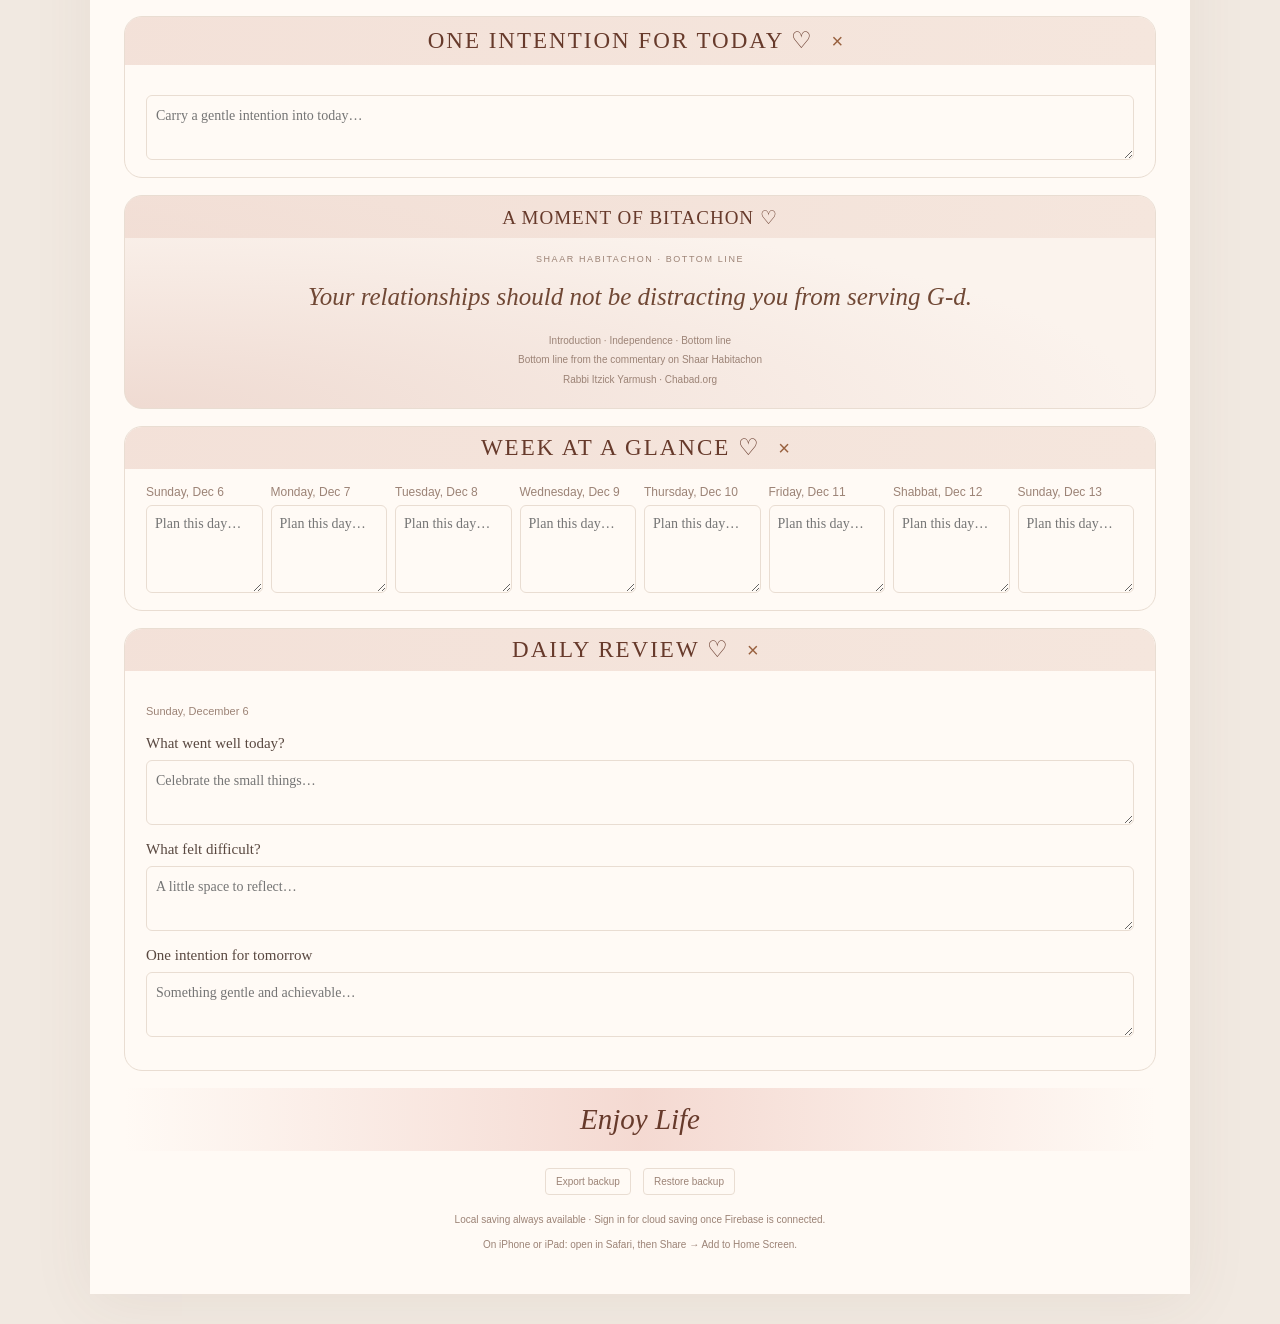
==== commit 73ab0c2c: "Add Today button to planner date controls" ====
--- a/today-is-the-day/index.html
+++ b/today-is-the-day/index.html
@@ -1 +1 @@
-<!doctype html><html lang="en"><head><meta charset="UTF-8"><meta name="viewport" content="width=device-width, initial-scale=1, viewport-fit=cover"><meta name="theme-color" content="#f5ede6"><meta name="apple-mobile-web-app-capable" content="yes"><link rel="manifest" href="manifest.webmanifest"><link rel="icon" href="icon.svg"><title>Today Is The Day — your daily planner</title><link rel="stylesheet" href="style.css?v=79"></head><body><div class="shell"><nav><span class="brand">a little intention, every day.</span><button id="plannerRefresh" class="planner-refresh" type="button" aria-label="Refresh planner" title="Refresh planner">↻</button><button id="accountOpen" type="button">Sign in</button><button id="cloudPill" type="button" aria-label="Open cloud saving status">Connecting…</button><span id="saveStatus" role="status">Saved on this device</span></nav><header><div class="eyebrow">♡</div><h1><button id="plannerTitleEdit" class="planner-heading-button" type="button" aria-label="Edit planner title"><span id="plannerTitleText">Today is The Day</span></button></h1><div class="intro"><button id="plannerSubtitleEdit" class="planner-subtitle-button" type="button" aria-label="Edit planner subtitle"><span id="plannerSubtitleText">Small steps, steady progress</span><span class="heading-pencil" aria-hidden="true">✎</span></button><div class="date-controls"><button id="prev" aria-label="Previous day">←</button><input id="date" type="date" aria-label="Planner date"><button id="next" aria-label="Next day">→</button></div></div><div class="calendar-line"><span id="longDate"></span><span id="hebrewDate" lang="he" dir="rtl"></span></div></header><main><div class="column"><section class="morning-section"><div class="section-head"><h2>Morning Routine ♡</h2><span>A SOFT START</span></div><div id="morning"></div></section><section class="home"><div class="section-head"><h2>Home Management ♡</h2></div><div id="home"></div></section><section class="notes-section"><div class="section-head"><h2>Notes ♡</h2><span>LET IT OUT</span></div><div class="writing lined"><canvas id="notes" aria-label="Handwritten notes"></canvas></div><div class="ink-tools" data-for="notes"></div></section><a class="daily-trust" aria-labelledby="trust-title" href="https://www.chabad.org/library/article_cdo/aid/5478268/jewish/Chapter-One-The-Definition-of-Trust.htm" target="_blank" rel="noopener noreferrer"><div class="section-head"><h2 id="trust-title">A Moment of Bitachon ♡</h2></div><p class="trust-kicker">SHAAR HABITACHON · BOTTOM LINE</p><p id="dailyReflection" class="trust-words"></p><p class="trust-source"><span id="reflectionSource"></span><br><span>Bottom line from the commentary on Shaar Habitachon<br>Rabbi Itzick Yarmush · Chabad.org</span></p></a></div><div class="column"><section class="care"><div class="section-head"><h2>Self-Care Checklist ♡</h2><span>THE ESSENTIALS</span></div><div id="care"></div><p class="small-note">You deserve the care you give to everyone else.</p></section><section class="todo-section"><div class="section-head"><h2>To Do Today ♡</h2><span>YOUR TO-DOS</span></div><div id="recurringTodos"></div><div id="todos" class="todo-typed-area"></div><details class="repeat-todo"><summary>Add a repeating to-do</summary><form id="addTodo"><input aria-label="Repeating to-do" placeholder="Task to repeat…" maxlength="160" required><select id="todoRepeat" aria-label="Repeat to-do"><option value="daily">Every day</option><option value="weekdays">Weekdays</option><option value="weekly">Every week</option></select><button aria-label="Add repeating to-do">＋</button></form></details></section><section class="keep-in-mind-section"><div class="section-head"><h2>Keep in Mind ♡</h2><span>UNFINISHED TASKS</span></div><div id="keepInMindTodos" class="todo-typed-area"></div></section><section class="menu"><div class="section-head"><h2><button id="menuWeeklyOpen" type="button">Tonight’s Menu ♡</button></h2><span><button id="menuHistoryOpen" class="menu-history-button" type="button">History</button></span></div><div class="writing"><canvas id="menu" aria-label="Handwritten dinner menu"></canvas></div><div class="ink-tools" data-for="menu"></div><div id="menuRating" role="group" aria-label="Rate tonight’s menu"></div></section><section class="weekly-section"><div class="section-head"><h2>Weekly Self-Care ♡</h2><span>PROGRESS, GENTLY</span></div><p class="hint" id="weekLabel"></p><div class="table-wrap"><table id="tracker"></table></div><p id="pattern" hidden></p><a class="history-link" href="habits.html">View your 90-day habits ↗</a></section><section class="weekly-review"><div class="section-head"><h2>A Gentle Weekly Review ♡</h2></div><p class="hint" id="reviewWeek"></p><label>What went well?<textarea id="reviewWell" rows="2" placeholder="Celebrate the small things…"></textarea></label><label>What felt difficult?<textarea id="reviewHard" rows="2" placeholder="A little space to reflect…"></textarea></label><label>One intention for next week<textarea id="reviewIntention" rows="2" placeholder="Something gentle and achievable…"></textarea></label></section></div></main><footer><span>Enjoy Life</span><div><button id="export">Export backup</button><label class="import">Restore backup<input type="file" id="import" accept="application/json"></label></div><p>Local saving always available · Sign in for cloud saving once Firebase is connected.</p><p id="installHint">On iPhone or iPad: open in Safari, then Share → Add to Home Screen.</p></footer></div><dialog id="menuHistoryDialog"><div class="account-heading"><h2>Your Menu Collection</h2><button id="menuHistoryClose" aria-label="Close menu history">×</button></div><p class="hint">Previous dinners and your ratings, newest first.</p><div id="menuHistoryList"></div></dialog><dialog id="accountDialog"><div class="account-heading"><h2>Planner sync</h2><button id="accountClose" aria-label="Close account panel">×</button></div><p id="cloudStatus" role="status">Cloud saving needs a Firebase connection.</p><div id="authFields"><button id="googleLogin" type="button">Continue with Google</button></div><div id="signedIn" hidden><p id="accountEmail"></p><div class="account-actions"><button id="syncNow">Sync now</button><button id="migrateLocal">Import this browser’s local planner</button><button id="logout">Sign out</button></div></div><div id="syncConflict" class="sync-conflict" hidden><div><p class="conflict-title">Both copies have changes.</p><p class="hint">Choose which one to keep. Export a backup first if you may need both.</p></div><div class="sync-choices"><div><button id="keepCloud">Use cloud version</button><span>Replace this device’s planner with the cloud copy.</span></div><div><button id="keepLocal">Keep device version</button><span>Save this device’s planner to your cloud account.</span></div></div></div></dialog><script src="firebase-config.js"></script><script src="app.js?v=79"></script><script src="personalized.js?v=79"></script><script src="settings.js?v=79"></script><script type="module" src="cloud.js?v=79"></script><script src="pull-refresh.js?v=79"></script></body></html>
+<!doctype html><html lang="en"><head><meta charset="UTF-8"><meta name="viewport" content="width=device-width, initial-scale=1, viewport-fit=cover"><meta name="theme-color" content="#f5ede6"><meta name="apple-mobile-web-app-capable" content="yes"><link rel="manifest" href="manifest.webmanifest"><link rel="icon" href="icon.svg"><title>Today Is The Day — your daily planner</title><link rel="stylesheet" href="style.css?v=82"></head><body><div class="shell"><nav><span class="brand">a little intention, every day.</span><button id="plannerRefresh" class="planner-refresh" type="button" aria-label="Refresh planner" title="Refresh planner">↻</button><button id="accountOpen" type="button">Sign in</button><button id="cloudPill" type="button" aria-label="Open cloud saving status">Connecting…</button><span id="saveStatus" role="status">Saved on this device</span></nav><header><div class="eyebrow">♡</div><h1><button id="plannerTitleEdit" class="planner-heading-button" type="button" aria-label="Edit planner title"><span id="plannerTitleText">Today is The Day</span></button></h1><div class="intro"><button id="plannerSubtitleEdit" class="planner-subtitle-button" type="button" aria-label="Edit planner subtitle"><span id="plannerSubtitleText">Small steps, steady progress</span><span class="heading-pencil" aria-hidden="true">✎</span></button><div class="date-controls"><button id="prev" aria-label="Previous day">←</button><input id="date" type="date" aria-label="Planner date"><button id="next" aria-label="Next day">→</button><button id="jumpToday" type="button">Today</button></div></div><div class="calendar-line"><span id="longDate"></span><span id="hebrewDate" lang="he" dir="rtl"></span></div></header><main><div class="column"><section class="morning-section"><div class="section-head"><h2>Morning Routine ♡</h2><span>A SOFT START</span></div><div id="morning"></div></section><section class="home"><div class="section-head"><h2>Home Management ♡</h2></div><div id="home"></div></section><section class="notes-section"><div class="section-head"><h2>Notes ♡</h2><span>LET IT OUT</span></div><div class="writing lined"><canvas id="notes" aria-label="Handwritten notes"></canvas></div><div class="ink-tools" data-for="notes"></div></section><a class="daily-trust" aria-labelledby="trust-title" href="https://www.chabad.org/library/article_cdo/aid/5478268/jewish/Chapter-One-The-Definition-of-Trust.htm" target="_blank" rel="noopener noreferrer"><div class="section-head"><h2 id="trust-title">A Moment of Bitachon ♡</h2></div><p class="trust-kicker">SHAAR HABITACHON · BOTTOM LINE</p><p id="dailyReflection" class="trust-words"></p><p class="trust-source"><span id="reflectionSource"></span><br><span>Bottom line from the commentary on Shaar Habitachon<br>Rabbi Itzick Yarmush · Chabad.org</span></p></a></div><div class="column"><section class="care"><div class="section-head"><h2>Self-Care Checklist ♡</h2><span>THE ESSENTIALS</span></div><div id="care"></div><p class="small-note">You deserve the care you give to everyone else.</p></section><section class="todo-section"><div class="section-head"><h2>To Do Today ♡</h2><span>YOUR TO-DOS</span></div><div id="recurringTodos"></div><div id="todos" class="todo-typed-area"></div><details class="repeat-todo"><summary>Add a repeating to-do</summary><form id="addTodo"><input aria-label="Repeating to-do" placeholder="Task to repeat…" maxlength="160" required><select id="todoRepeat" aria-label="Repeat to-do"><option value="daily">Every day</option><option value="weekdays">Weekdays</option><option value="weekly">Every week</option></select><button aria-label="Add repeating to-do">＋</button></form></details></section><section class="keep-in-mind-section"><div class="section-head"><h2>Keep in Mind ♡</h2><span>UNFINISHED TASKS</span></div><div id="keepInMindTodos" class="todo-typed-area"></div></section><section class="menu"><div class="section-head"><h2><button id="menuWeeklyOpen" type="button">Tonight’s Menu ♡</button></h2><span><button id="menuHistoryOpen" class="menu-history-button" type="button">History</button></span></div><div class="writing"><canvas id="menu" aria-label="Handwritten dinner menu"></canvas></div><div class="ink-tools" data-for="menu"></div><div id="menuRating" role="group" aria-label="Rate tonight’s menu"></div></section><section class="weekly-section"><div class="section-head"><h2>Weekly Self-Care ♡</h2><span>PROGRESS, GENTLY</span></div><p class="hint" id="weekLabel"></p><div class="table-wrap"><table id="tracker"></table></div><p id="pattern" hidden></p><a class="history-link" href="habits.html">View your 90-day habits ↗</a></section><section class="weekly-review"><div class="section-head"><h2>A Gentle Weekly Review ♡</h2></div><p class="hint" id="reviewWeek"></p><label>What went well?<textarea id="reviewWell" rows="2" placeholder="Celebrate the small things…"></textarea></label><label>What felt difficult?<textarea id="reviewHard" rows="2" placeholder="A little space to reflect…"></textarea></label><label>One intention for next week<textarea id="reviewIntention" rows="2" placeholder="Something gentle and achievable…"></textarea></label></section></div></main><footer><span>Enjoy Life</span><div><button id="export">Export backup</button><label class="import">Restore backup<input type="file" id="import" accept="application/json"></label></div><p>Local saving always available · Sign in for cloud saving once Firebase is connected.</p><p id="installHint">On iPhone or iPad: open in Safari, then Share → Add to Home Screen.</p></footer></div><dialog id="menuHistoryDialog"><div class="account-heading"><h2>Your Menu Collection</h2><button id="menuHistoryClose" aria-label="Close menu history">×</button></div><p class="hint">Previous dinners and your ratings, newest first.</p><div id="menuHistoryList"></div></dialog><dialog id="accountDialog"><div class="account-heading"><h2>Planner sync</h2><button id="accountClose" aria-label="Close account panel">×</button></div><p id="cloudStatus" role="status">Cloud saving needs a Firebase connection.</p><div id="authFields"><button id="googleLogin" type="button">Continue with Google</button></div><div id="signedIn" hidden><p id="accountEmail"></p><div class="account-actions"><button id="syncNow">Sync now</button><button id="migrateLocal">Import this browser’s local planner</button><button id="logout">Sign out</button></div></div><div id="syncConflict" class="sync-conflict" hidden><div><p class="conflict-title">Both copies have changes.</p><p class="hint">Choose which one to keep. Export a backup first if you may need both.</p></div><div class="sync-choices"><div><button id="keepCloud">Use cloud version</button><span>Replace this device’s planner with the cloud copy.</span></div><div><button id="keepLocal">Keep device version</button><span>Save this device’s planner to your cloud account.</span></div></div></div></dialog><script src="firebase-config.js"></script><script src="app.js?v=82"></script><script src="personalized.js?v=82"></script><script src="settings.js?v=82"></script><script type="module" src="cloud.js?v=82"></script><script src="pull-refresh.js?v=82"></script></body></html>
--- a/today-is-the-day/style.css
+++ b/today-is-the-day/style.css
@@ -414,3 +414,14 @@
 body[data-theme=dojo] .weekly-review:not(#dailyReview){grid-row:7}
 body[data-theme=dojo] footer{grid-row:8}
 @media(max-width:1050px){body[data-theme=dojo] .keep-in-mind-section{grid-column:2/4;grid-row:9}body[data-theme=dojo] .weekly-review:not(#dailyReview){grid-row:8}body[data-theme=dojo] footer{grid-row:10}}
+
+/* Keep in Mind stays immediately beneath To Do Today in the Dojo dashboard. */
+body[data-theme=dojo] .keep-in-mind-section{grid-column:4;grid-row:4}
+body[data-theme=dojo] #dailyReview{grid-column:4;grid-row:5}
+body[data-theme=dojo] .weekly-section{grid-column:4;grid-row:6}
+body[data-theme=dojo] .weekly-review:not(#dailyReview){grid-row:7}
+body[data-theme=dojo] footer{grid-row:8}
+@media(max-width:1050px){body[data-theme=dojo] .keep-in-mind-section{grid-column:2;grid-row:6}body[data-theme=dojo] #weekGlance{grid-column:2;grid-row:7}body[data-theme=dojo] #dailyReview{grid-column:3;grid-row:7}body[data-theme=dojo] .home{grid-column:2;grid-row:8}body[data-theme=dojo] .notes-section{grid-column:3;grid-row:8}body[data-theme=dojo] .weekly-section{grid-column:2;grid-row:9}body[data-theme=dojo] .weekly-review:not(#dailyReview){grid-column:3;grid-row:9}body[data-theme=dojo] footer{grid-row:10}}
+
+/* Keep the two task lists together in the phone layout. Equal order follows their DOM order. */
+@media(max-width:700px){.keep-in-mind-section{order:3}}
